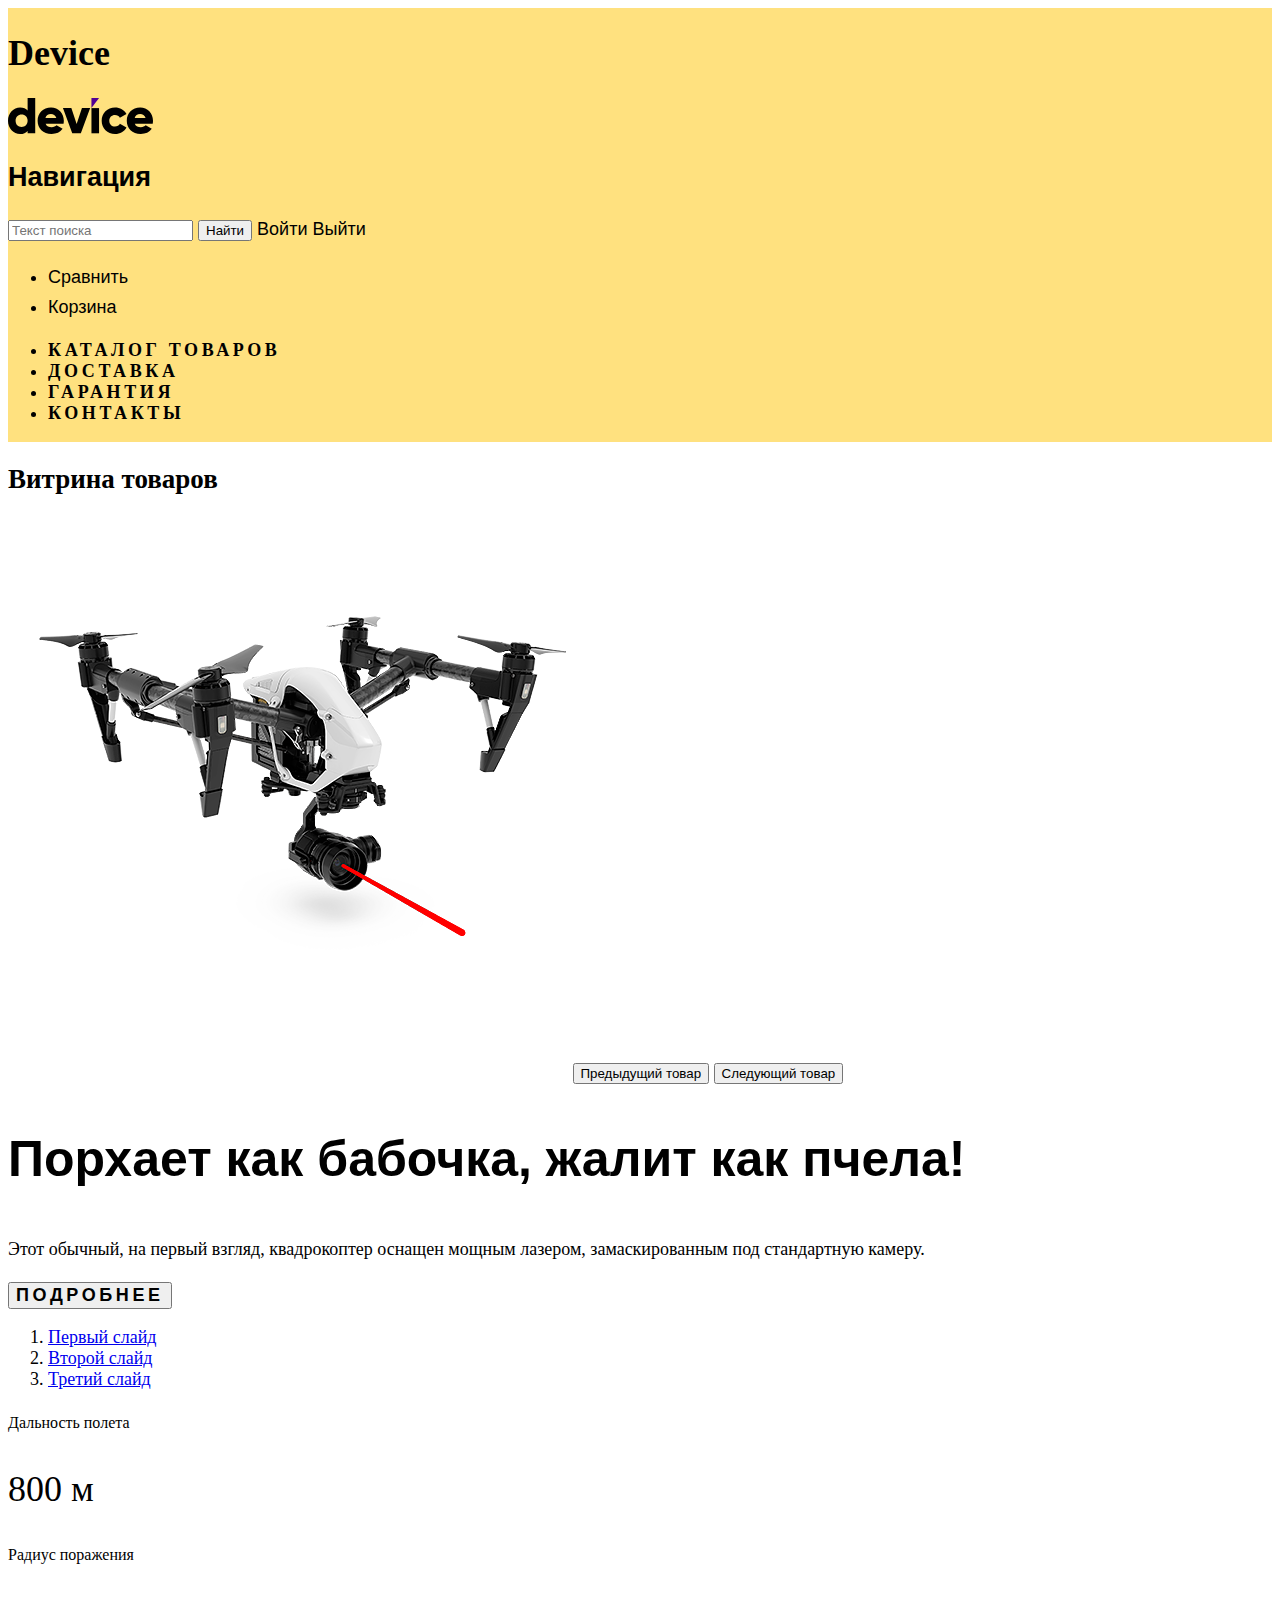
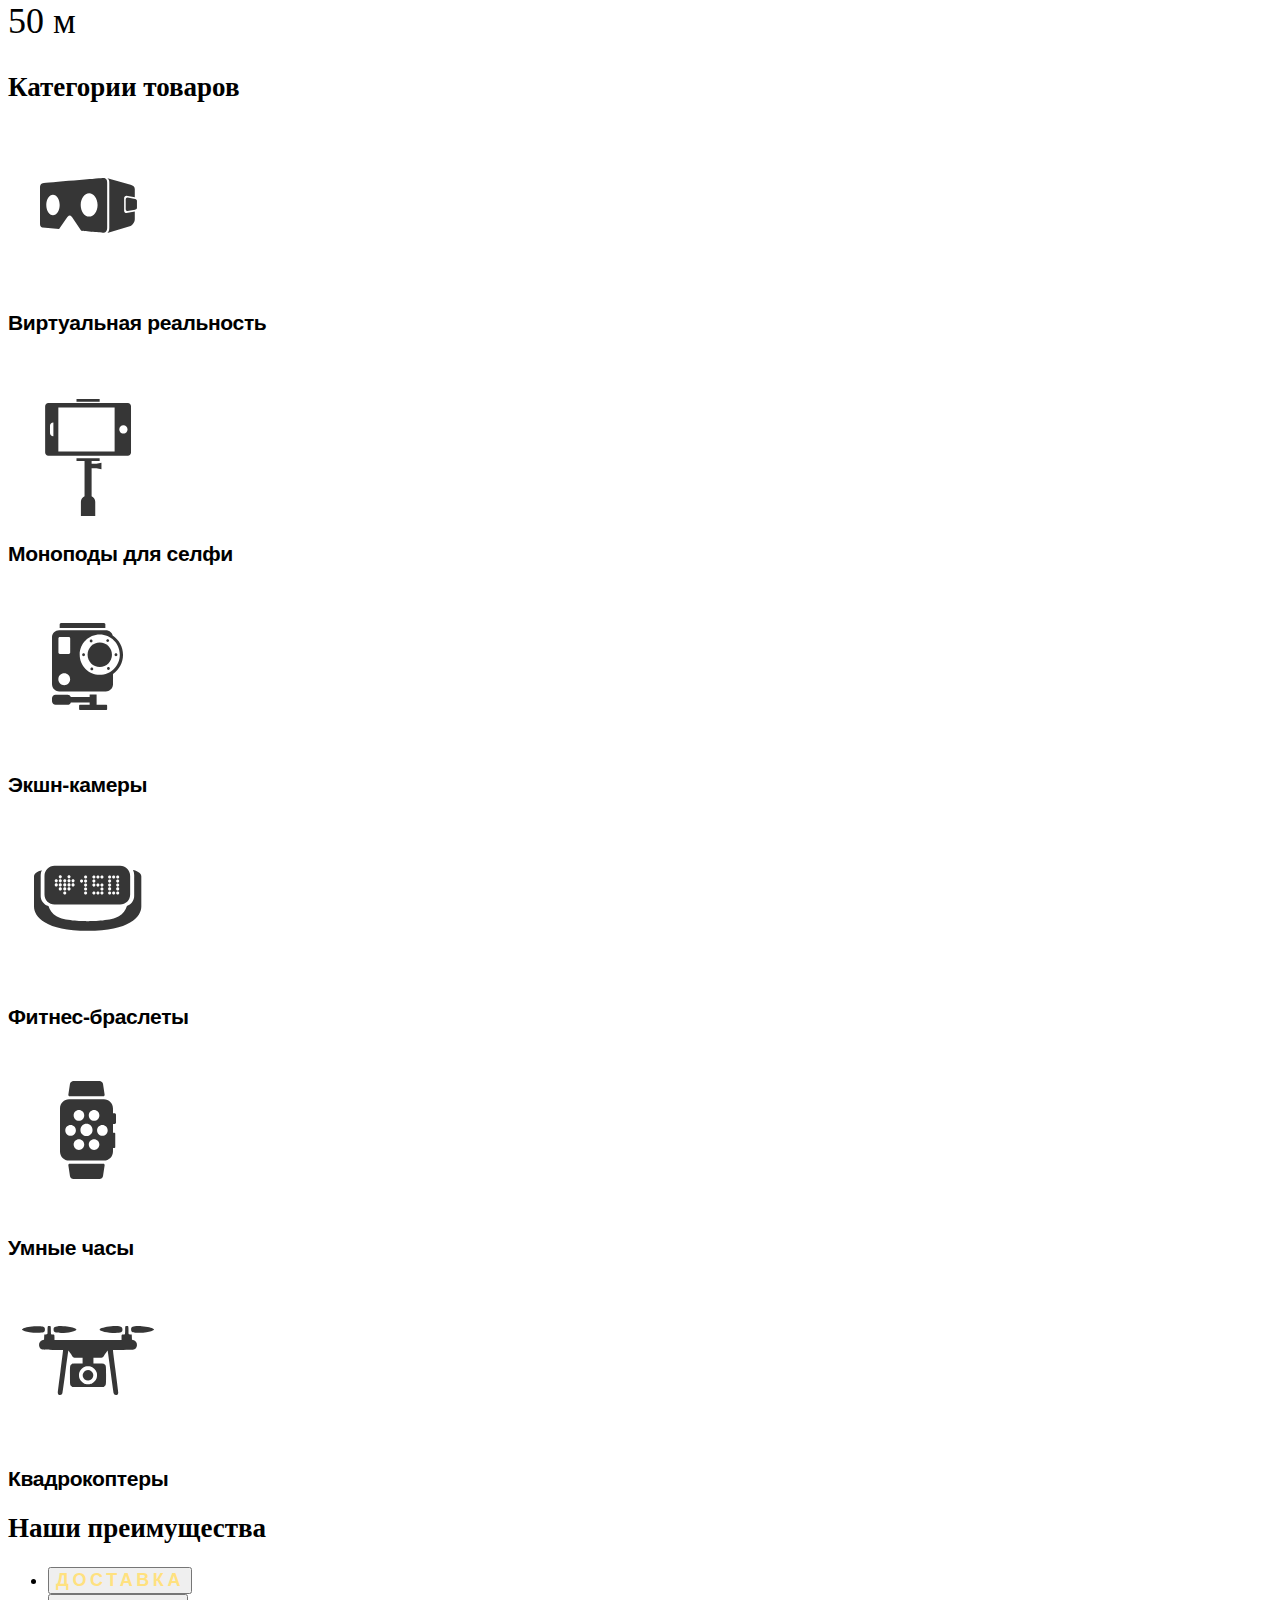
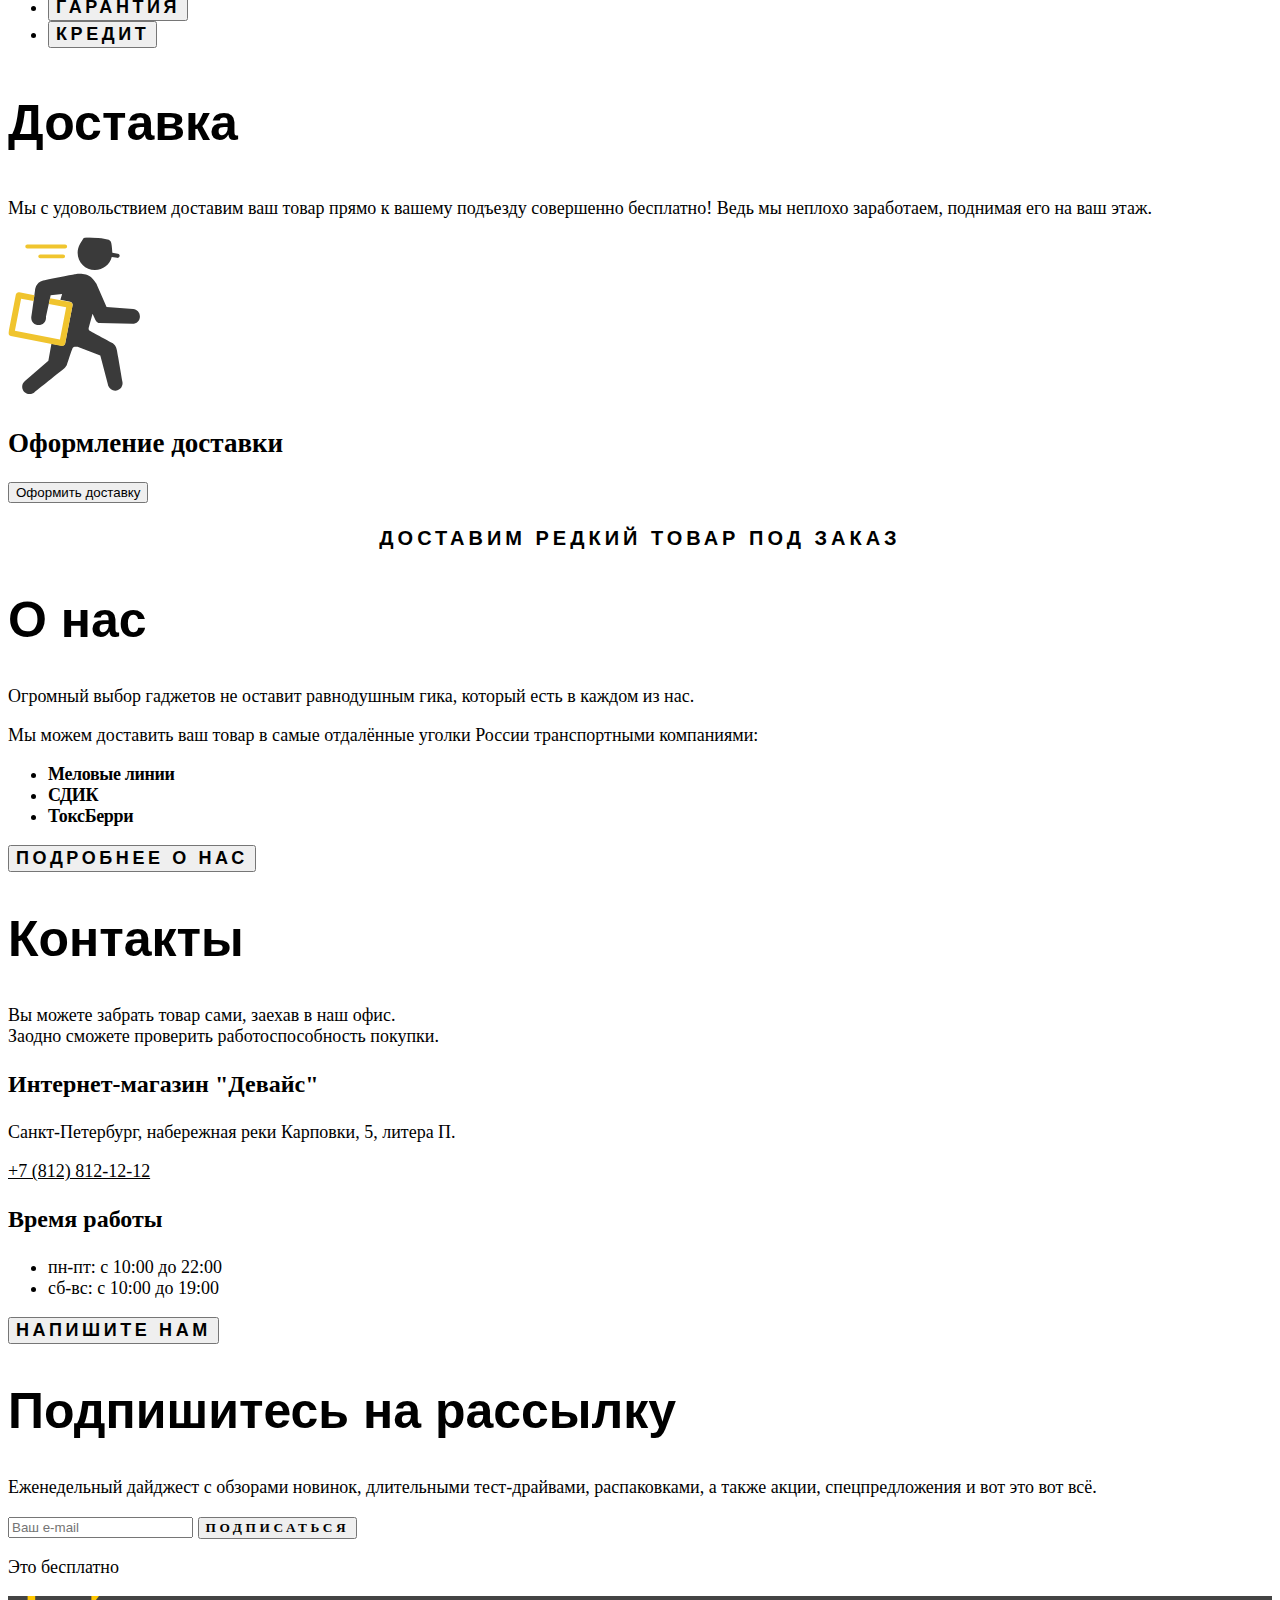
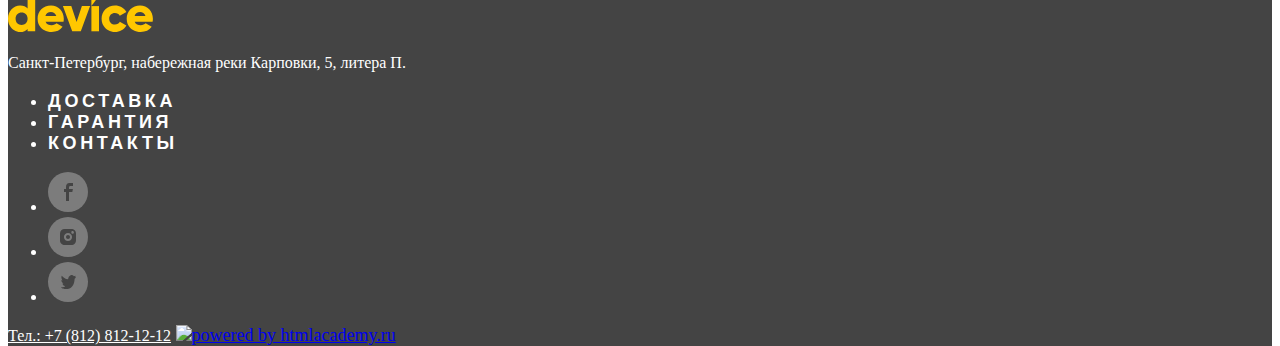
==== index.html @ 9227db8e "sticky footer added" ====
<!DOCTYPE html>
<html lang="ru">
<head>
  <meta charset="utf-8">
  <meta name="viewport" content="width=device-width, initial-scale=1.0">
  <title>Device - Главная</title>
  <link rel="stylesheet" href="css/styles.css">
  <link rel="preconnect" href="https://fonts.googleapis.com">
  <link rel="preconnect" href="https://fonts.gstatic.com" crossorigin>
  <link href="https://fonts.googleapis.com/css2?family=Raleway:wght@800&family=Rubik:wght@400;700&display=swap" rel="stylesheet">
</head>
<body>
  <header class="page-header">
    <h1 class="visually-hidden">Device</h1>
    <a class="page-link" href="index.html">
      <img src="img/device-icon.svg" width="145" height="36" alt="Девайс" class="site-logo">
    </a>  
    <section class="nav-bar">
      <h2 class="visually-hidden">Навигация</h2>
      <input type="text" class="search-input" placeholder="Текст поиска">
      <button class="button search-button">Найти</button>
      <a class="nav-login" href="#">Войти</a>
      <a class="nav-logout visually-hidden" href="#">Выйти</a>
      <ul class="nav-menu">
        <li class="nav-item">
          <a class="nav-link" href="#">Сравнить</a>
        </li>
        <li class="nav-item">
          <a class="nav-link" href="#">Корзина</a>
        </li>
      </ul>
    </section>
    <section class="shop-menu">
      <ul class="shop-menu-list">
        <li class="shop-menu-item">
          <a class="shop-menu-link" href="#">Каталог товаров</a>
        </li>
        <li class="shop-menu-item">
          <a class="shop-menu-link" href="#">Доставка</a>
        </li>
        <li class="shop-menu-item">
          <a class="shop-menu-link" href="#">Гарантия</a>
        </li>
        <li class="shop-menu-item">
          <a class="shop-menu-link" href="#">Контакты</a>
        </li>
      </ul>
    </section>
  </header>

  <main class="page-main page-container">
    <section class="main-slider">
      <h2 class="visually-hidden">Витрина товаров</h2>
      <div class="slider-picture slider-one">
        <img src="img/slider-1.png" width="560" height="560" alt="Квадрокоптер" class="slider-img">
        <button class="slider-button slider-prev">Предыдущий товар</button>
        <button class="slider-button slider-next">Следующий товар</button>
      </div>
      <div class="slider-description slider-one">
        <p class="section-title">Порхает как бабочка, жалит как пчела!</p>
        <p class="section-description">Этот обычный, на первый взгляд, квадрокоптер оснащен мощным лазером, замаскированным под стандартную камеру.</p>
        <button class="button info-button">Подробнее</button>
        <ol class="section-indicators">
          <li class="indicator-item">
            <a href="#" class="indicator-link">Первый слайд</a>
          </li>
          <li class="indicator-item">
            <a href="#" class="indicator-link">Второй слайд</a>
          </li>
          <li class="indicator-item">
            <a href="#" class="indicator-link">Третий слайд</a>
          </li>
        </ol>
        <p class="section-specs">Дальность полета</p>
        <p class="section-specs-value">800 м</p>
        <p class="section-specs">Радиус поражения</p>
        <p class="section-specs-value">50 м</p>
      </div>
      <!-- <div class="slider-picture slider-two">
        <img src="img/slider-2.png" width="560" height="560" alt="Квадрокоптер" class="slider-img">
        <button class="slider-button slider-prev">Предыдущий товар</button>
        <button class="slider-button slider-next">Следующий товар</button>
      </div>
      <div class="slider-description slider-one">
        <p class="section-title">Худеем правильно!</p>
        <p class="section-description">Мотивирующие фитнес-браслеты помогут найти в себе силы не пропускать занятия и соблюдать диету.</p>
        <button class="button info-button">Подробнее</button>
        <ol class="section-indicators">
          <li class="indicator-item">
            <a href="#" class="indicator-link">Первый слайд</a>
          </li>
          <li class="indicator-item">
            <a href="#" class="indicator-link">Второй слайд</a>
          </li>
          <li class="indicator-item">
            <a href="#" class="indicator-link">Третий слайд</a>
          </li>
        </ol>
        <p class="section-specs">Без подзарядки</p>
        <p class="section-specs-value">48 часов</p>
      </div>
      <div class="slider-picture slider-three">
        <img src="img/slider-3.png" width="560" height="560" alt="Селфи-палка" class="slider-img">
        <button class="slider-button slider-prev">Предыдущий товар</button>
        <button class="slider-button slider-next">Следующий товар</button>
      </div>
      <div class="slider-description slider-three">
        <p class="section-title">Делай селфи, как Бен Стиллер!</p>
        <p class="section-description">Самая длинная палка для селфи доступна в нашем магазине. Восемь (Восемь, Карл!) метров длиной и весом всего 5 кг.</p>
        <button class="button info-button">Подробнее</button>
        <ol class="section-indicators">
          <li class="indicator-item">
            <a href="#" class="indicator-link">Первый слайд</a>
          </li>
          <li class="indicator-item">
            <a href="#" class="indicator-link">Второй слайд</a>
          </li>
          <li class="indicator-item">
            <a href="#" class="indicator-link">Третий слайд</a>
          </li>
        </ol>
        <p class="section-specs">Длина палки</p>
        <p class="section-specs-value">8,5 м</p>
        <p class="section-specs">Вес палки</p>
        <p class="section-specs-value">5 кг</p>
        <p class="section-specs">Материал</p>
        <p class="section-specs-value">Карбон</p>
      </div> -->
    </section>

    <section class="main-catalog-menu">
      <h2 class="visually-hidden">Категории товаров</h2>
      <a href="catalog.html" class="catalog-item">
        <img src="img/vr-icon.svg" alt="" width="160" height="160" class="catalog-menu-img">
        <h3 class="catalog-menu-category">Виртуальная реальность</h3>
      </a>
      <a href="catalog.html" class="catalog-item">
        <img src="img/selfie-icon.svg" alt="" width="160" height="160" class="catalog-menu-img">
        <h3 class="catalog-menu-category">Моноподы для селфи</h3>
      </a>
      <a href="catalog.html" class="catalog-item">
        <img src="img/actioncam-icon.svg" alt="" width="160" height="160" class="catalog-menu-img">
        <h3 class="catalog-menu-category">Экшн-камеры</h3>
      </a>
      <a href="catalog.html" class="catalog-item">
        <img src="img/fitness-icon.svg" alt="" width="160" height="160" class="catalog-menu-img">
        <h3 class="catalog-menu-category">Фитнес-браслеты</h3>
      </a>
      <a href="catalog.html" class="catalog-item">
        <img src="img/smartwatch-icon.svg" alt="" width="160" height="160" class="catalog-menu-img">
        <h3 class="catalog-menu-category">Умные часы</h3>
      </a>
      <a href="catalog.html" class="catalog-item">
        <img src="img/drones-icon.svg" alt="" width="160" height="160" class="catalog-menu-img">
        <h3 class="catalog-menu-category">Квадрокоптеры</h3>
      </a>
    </section>
    
    <section class="main-advantages">
      <h2 class="visually-hidden">Наши преимущества</h2>
      <ul class="advantages-list">
        <li class="advantages-item">
          <button class="button info-button active">Доставка</button>
        </li>
        <li class="advantages-item">
          <button class="button info-button">Гарантия</button>
        </li>
        <li class="advantages-item">
          <button class="button info-button">Кредит</button>
        </li>
      </ul>
      <div class="advantage">
        <h3 class="advantage-title">Доставка</h3>
        <p class="advantage-desc">Мы с удовольствием доставим ваш товар прямо к вашему подъезду совершенно бесплатно! Ведь мы неплохо заработаем, поднимая его на ваш этаж.</p>
        <img src="img/delivery.svg" width="136" height="164" alt="" class="advantage-img">
      </div>
      <!-- <div class="advantage">
        <h3 class="advantage-title">Гарантия</h3>
        <p class="advantage-desc">Если из-за возгорания купленного у нас товара у вас сгорит дома - не переживайте, мы выдадим вам новый. Товар, не дом, конечно же.</p>
        <img src="img/guarantee.svg" width="171" height="195" alt="" class="advantage-img">
      </div>
      <div class="advantage">
        <h3 class="advantage-title">Кредит</h3>
        <p class="advantage-desc">Залезть в долговую яму стало проще! Кредитные консультанты подберут для вас наиболее выгодные условия кредита. Выгодные для банка, разумеется.</p>
        <img src="img/credit.svg" width="156" height="188" alt="" class="advantage-img">
      </div> -->
    </section>

    <div class="main-delivery">
      <h2 class="visually-hidden">Оформление доставки </h2>
      <button class="delivery-button">Оформить доставку</button>
      <p class="delivery-description">Доставим редкий товар под заказ</p>
    </div>
    
    <section class="main-information">
      <div class="info-about">
        <h2 class="info-title">О нас</h2>
        <p class="info-desc">Огромный выбор гаджетов не оставит равнодушным гика, который есть в каждом из нас.</p>
        <p class="info-desc">Мы можем доставить ваш товар в самые отдалённые уголки России транспортными компаниями:</p>
        <ul class="info-companies-list">
          <li class="info-companies-item">Меловые линии</li>
          <li class="info-companies-item">СДИК</li>
          <li class="info-companies-item">ТоксБерри</li>
        </ul>
        <button class="info-button">Подробнее о нас</button>
      </div>

      <div class="info-contacts">
        <h2 class="info-title">Контакты</h2>
        <p class="info-desc">Вы можете забрать товар сами, заехав в наш офис.<br>Заодно сможете проверить работоспособность покупки.</p>
        <p class="info-shop-name">Интернет-магазин "Девайс"</p>
        <address class="contacts-address">
          <p class="info-shop-address">Санкт-Петербург, набережная реки Карповки, 5, литера П.</p>
          <a href="tel:+78128121212" class="info-shop-tel">+7 (812) 812-12-12</a>
        </address>
        <p class="info-hours-desc">Время работы</p>
        <ul class="info-hours">
          <li class="info-hours-item">пн-пт: с 10:00 до 22:00</li>
          <li class="info-hours-item">сб-вс: с 10:00 до 19:00</li>
        </ul>
        <button class="info-button">Напишите нам</button>
      </div>
    </section>

    <section class="subscribe">
      <h2 class="subscribe-title">Подпишитесь на рассылку</h2>
      <p class="subscribe-desc">Еженедельный дайджест с обзорами новинок, длительными тест-драйвами, распаковками, а также акции, спецпредложения и вот это вот всё.</p>
      <form action="https://echo.htmlacademy.ru/" class="subscribe-form">
        <input type="email" name="email" class="subscribe-email" placeholder="Ваш e-mail">
        <button class="submit-button" type="submit">Подписаться</button>
      </form>
      <p class="subscribe-free">Это бесплатно</p>
    </section>
  </main>
  
  <footer class="page-footer">
    <img src="img/footer-icon.svg" class="footer-logo" alt="Логотип Device" width="145" height="36">
    <p class="footer-address">Санкт-Петербург, набережная реки Карповки, 5, литера П.</p>
    <ul class="footer-nav">
      <li class="footer-nav-item">
        <a href="#" class="footer-nav-link">Доставка</a>
      </li>
      <li class="footer-nav-item">
        <a href="#" class="footer-nav-link">Гарантия</a>
      </li>
      <li class="footer-nav-item">
        <a href="#" class="footer-nav-link">Контакты</a>
      </li>
    </ul>
    <ul class="footer-socials">
      <li class="footer-social-items">
        <a href="#" class="footer-social-fb">
          <img src="img/fb-icon.svg" width="40" height="40" alt="Facebook">
        </a>
      </li>
      <li class="footer-social-items">
        <a href="#" class="footer-social-in">
          <img src="img/inst-icon.svg" width="40" height="40" alt="Instagram">
        </a>
      </li>
      <li class="footer-social-items">
        <a href="#" class="footer-social-tw">
          <img src="img/tw-icon.svg" width="40" height="40" alt="Twitter">
        </a>
      </li>
    </ul>
    <a href="tel:+78128121212" class="contacts-tel">Тел.: +7 (812) 812-12-12</a>
    <a href="https://htmlacademy.ru" class="html-academy"><img src="" class="html-academy-logo" alt="powered by htmlacademy.ru"></a>
  </footer>
</body>
</html>
---- css/styles.css ----
@font-face {
    font-family: "Rubik";
    font-style: normal;
    font-weight: 400;
    src: url("fonts/rubik/rubik-400.woff2") format("woff2");
    font-display: swap;
}

@font-face {
    font-family: "Rubik";
    font-style: bold;
    font-weight: 700;
    src: url("fonts/rubik/rubik-700.woff2") format("woff2");
    font-display: swap;
}

@font-face {
    font-family: "Raleway";
    font-style: bold;
    font-weight: 800;
    src: url("fonts/raleway/raleway-800.woff2") format("woff2");
    font-display: swap;
}
html {
    height: 100%;
}
body {
    display: flex;
    flex-direction: column;
    min-height: 100%;
    font-family: Rubik;
    font-size: 18px;
    font-style: normal;
    font-weight: 400;
}
.main-container {
    flex-grow: 1;
}
.page-header {
    background-color: #FFE17F;
}
.nav-bar {
    font-family: "Rubik", sans-serif;
    font-size: 18px;
    font-weight: 400;
    line-height: 30px;
}
.nav-bar a {
    text-decoration: none;
    color: #000000;
}
.shop-menu {
    font-family: "Raleway";
    font-size: 18px;
    font-style: normal;
    font-weight: 800;
    letter-spacing: 3.6px;
    text-transform: uppercase;
}
.shop-menu-link {
    text-decoration: none;
    color: #000000;
}

.section-title,
.advantage-title,
.info-title,
.subscribe-title,
.breadcrumbs-title {
    font-family: "Raleway", sans-serif;
    font-weight: 800;
    font-size: 50px;
    line-height: 50px;
}
.info-button {
    font-family: "Raleway", sans-serif;
    font-size: 18px;
    font-weight: 800;
    letter-spacing: 3.6px;
    text-transform: uppercase;
    text-align: center;
}
.section-description {
    line-height: 30px;
}
.section-specs {
    font-size: 16px;
    line-height: 30px;
}
.section-specs-value {
    font-size: 36px;
    line-height: 30px;
}
.catalog-item {
    text-decoration: none;
    color: #000000;
}
.catalog-menu-category {
    font-family: "Raleway", sans-serif;
    font-weight: 800;
    line-height: 24px;
    letter-spacing: -0.36px;
}
.info-button.active {
    color: #FFE17F;
}
.delivery-description {
    font-family: "Raleway", sans-serif;
    text-align: center;
    font-size: 20px;
    font-weight: 800;
    line-height: normal;
    letter-spacing: 4px;
    text-transform: uppercase;
    line-height: 30px;
}
.info-companies-item {
    font-weight: 700;
    letter-spacing: -0.36px;
}
.info-shop-name, 
.info-hours-desc {
    font-size: 24px;
    font-weight: 700;
}
address {
    font-style: normal;
}
.info-shop-tel {
    color: #000000;
}
.submit-button,
.expand-button {
    text-align: center;
    font-family: "Raleway";
    font-weight: 800;
    line-height: normal;
    letter-spacing: 3.6px;
    text-transform: uppercase;
}
.page-footer {
    background-color: #444444;
    color: #ffffff;
}
.footer-nav-link {
    font-family: "Raleway", sans-serif;
    font-style: normal;
    font-weight: 800;
    line-height: normal;
    letter-spacing: 3.6px;
    text-transform: uppercase;
    text-decoration: none;
    color: #ffffff;
}
.footer-address {
    font-size: 16px;
    line-height: 20px;
}
.contacts-tel {
    font-size: 16px;
    color: #ffffff;
}
.breadcrumbs-link {
    text-decoration: none;
    color: #000000;
}
.filter-legend,
.catalog-sort-title {
    font-family: "Raleway";
    font-size: 16px;
    font-weight: 800;
    text-transform: uppercase;
    letter-spacing: 3.2px;
}
.breadcrumbs-link {
    font-size: 16px;
}
.filter-title {
    font-weight: 700;
    line-height: 20px;
    letter-spacing: -0.36px;
}
.range-title {
    opacity: 0.3;
}
.card-name {
    font-weight: 700;
    line-height: 20px;
    letter-spacing: -0.36px;
}
.pagination-prev,
.pagination-next {
    font-family: "Raleway", sans-serif;
    color: #000000;
    text-decoration: none;
    letter-spacing: 3.6px;
    text-transform: uppercase;
}
.pagination-link {
    opacity: 0.3;
    line-height: 20px;
    text-decoration: none;
}
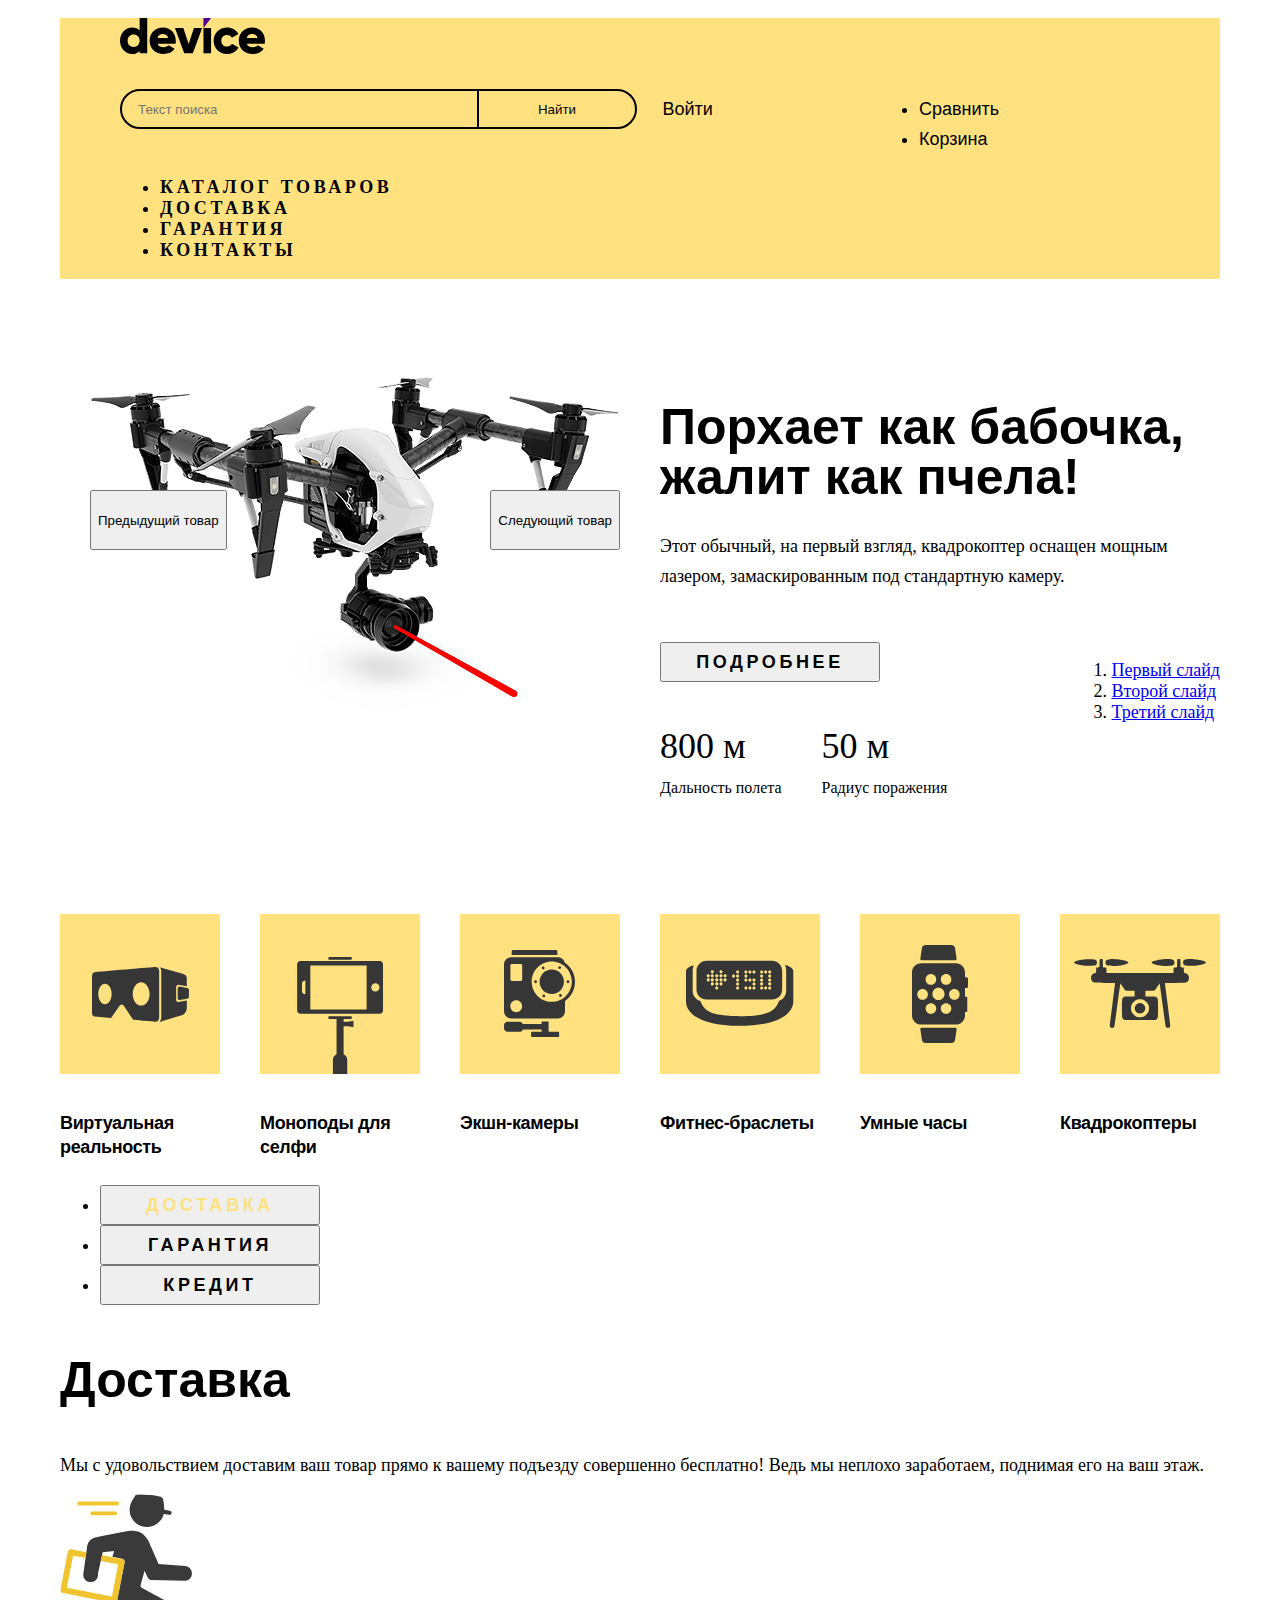
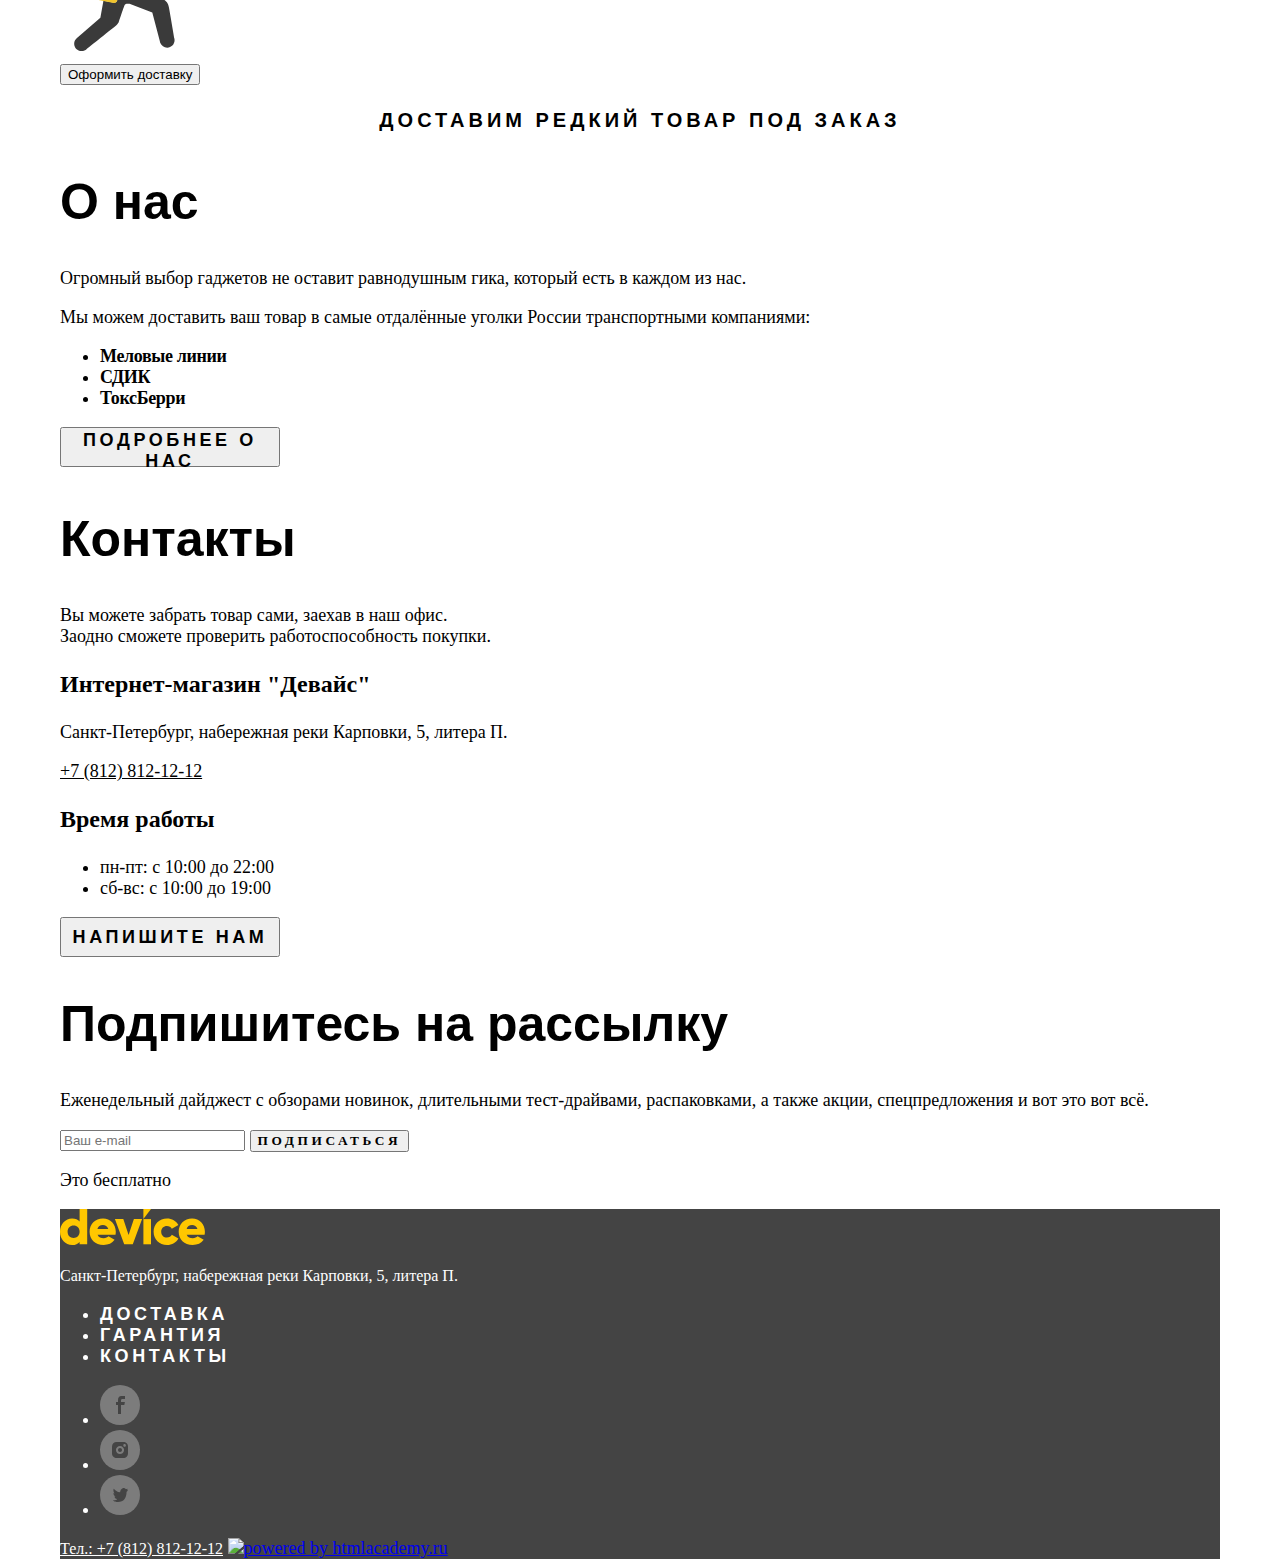
==== commit 65c129ba: "slider and menu flex added" ====
--- a/index.html
+++ b/index.html
@@ -9,26 +9,30 @@
   <link rel="preconnect" href="https://fonts.gstatic.com" crossorigin>
   <link href="https://fonts.googleapis.com/css2?family=Raleway:wght@800&family=Rubik:wght@400;700&display=swap" rel="stylesheet">
 </head>
-<body>
+<body class="page-body">
   <header class="page-header">
     <h1 class="visually-hidden">Device</h1>
     <a class="page-link" href="index.html">
       <img src="img/device-icon.svg" width="145" height="36" alt="Девайс" class="site-logo">
     </a>  
+    <h2 class="visually-hidden">Навигация</h2>
     <section class="nav-bar">
-      <h2 class="visually-hidden">Навигация</h2>
-      <input type="text" class="search-input" placeholder="Текст поиска">
-      <button class="button search-button">Найти</button>
-      <a class="nav-login" href="#">Войти</a>
-      <a class="nav-logout visually-hidden" href="#">Выйти</a>
-      <ul class="nav-menu">
-        <li class="nav-item">
-          <a class="nav-link" href="#">Сравнить</a>
-        </li>
-        <li class="nav-item">
-          <a class="nav-link" href="#">Корзина</a>
-        </li>
-      </ul>
+        <div class="search-container">
+          <input type="text" class="search-input" placeholder="Текст поиска">
+          <button class="button search-button">Найти</button>
+        </div>
+        <div class="login-container">
+          <a class="nav-login" href="#">Войти</a>
+          <a class="nav-logout visually-hidden" href="#">Выйти</a>
+        </div>
+        <ul class="nav-menu">
+          <li class="nav-item">
+            <a class="nav-link" href="#">Сравнить</a>
+          </li>
+          <li class="nav-item">
+            <a class="nav-link" href="#">Корзина</a>
+          </li>
+        </ul>
     </section>
     <section class="shop-menu">
       <ul class="shop-menu-list">
@@ -53,28 +57,38 @@
       <h2 class="visually-hidden">Витрина товаров</h2>
       <div class="slider-picture slider-one">
         <img src="img/slider-1.png" width="560" height="560" alt="Квадрокоптер" class="slider-img">
-        <button class="slider-button slider-prev">Предыдущий товар</button>
-        <button class="slider-button slider-next">Следующий товар</button>
+        <div class="slider-buttons">
+          <button class="slider-prev">Предыдущий товар</button>
+          <button class="slider-next">Следующий товар</button>
+        </div>
       </div>
       <div class="slider-description slider-one">
         <p class="section-title">Порхает как бабочка, жалит как пчела!</p>
         <p class="section-description">Этот обычный, на первый взгляд, квадрокоптер оснащен мощным лазером, замаскированным под стандартную камеру.</p>
-        <button class="button info-button">Подробнее</button>
-        <ol class="section-indicators">
-          <li class="indicator-item">
-            <a href="#" class="indicator-link">Первый слайд</a>
-          </li>
-          <li class="indicator-item">
-            <a href="#" class="indicator-link">Второй слайд</a>
-          </li>
-          <li class="indicator-item">
-            <a href="#" class="indicator-link">Третий слайд</a>
-          </li>
-        </ol>
-        <p class="section-specs">Дальность полета</p>
-        <p class="section-specs-value">800 м</p>
-        <p class="section-specs">Радиус поражения</p>
-        <p class="section-specs-value">50 м</p>
+        <div class="slider-menu">
+          <button class="button info-button">Подробнее</button>
+          <ol class="section-indicators">
+            <li class="indicator-item">
+              <a href="#" class="indicator-link">Первый слайд</a>
+            </li>
+            <li class="indicator-item">
+              <a href="#" class="indicator-link">Второй слайд</a>
+            </li>
+            <li class="indicator-item">
+              <a href="#" class="indicator-link">Третий слайд</a>
+            </li>
+          </ol>
+        </div>
+        <div class="slider-specs">
+          <div class="specs-container">
+            <p class="specs-desc">Дальность полета</p>
+            <p class="specs-value">800 м</p>
+          </div>
+          <div class="specs-container">
+            <p class="specs-desc">Радиус поражения</p>
+            <p class="specs-value">50 м</p>
+          </div>
+        </div>
       </div>
       <!-- <div class="slider-picture slider-two">
         <img src="img/slider-2.png" width="560" height="560" alt="Квадрокоптер" class="slider-img">
@@ -130,30 +144,32 @@
 
     <section class="main-catalog-menu">
       <h2 class="visually-hidden">Категории товаров</h2>
-      <a href="catalog.html" class="catalog-item">
-        <img src="img/vr-icon.svg" alt="" width="160" height="160" class="catalog-menu-img">
-        <h3 class="catalog-menu-category">Виртуальная реальность</h3>
-      </a>
-      <a href="catalog.html" class="catalog-item">
-        <img src="img/selfie-icon.svg" alt="" width="160" height="160" class="catalog-menu-img">
-        <h3 class="catalog-menu-category">Моноподы для селфи</h3>
-      </a>
-      <a href="catalog.html" class="catalog-item">
-        <img src="img/actioncam-icon.svg" alt="" width="160" height="160" class="catalog-menu-img">
-        <h3 class="catalog-menu-category">Экшн-камеры</h3>
-      </a>
-      <a href="catalog.html" class="catalog-item">
-        <img src="img/fitness-icon.svg" alt="" width="160" height="160" class="catalog-menu-img">
-        <h3 class="catalog-menu-category">Фитнес-браслеты</h3>
-      </a>
-      <a href="catalog.html" class="catalog-item">
-        <img src="img/smartwatch-icon.svg" alt="" width="160" height="160" class="catalog-menu-img">
-        <h3 class="catalog-menu-category">Умные часы</h3>
-      </a>
-      <a href="catalog.html" class="catalog-item">
-        <img src="img/drones-icon.svg" alt="" width="160" height="160" class="catalog-menu-img">
-        <h3 class="catalog-menu-category">Квадрокоптеры</h3>
-      </a>
+      <div class="menu-container">
+        <a href="catalog.html" class="catalog-item">
+          <img src="img/vr-icon.svg" alt="" width="160" height="160" class="catalog-menu-img">
+          <h3 class="catalog-menu-category">Виртуальная реальность</h3>
+        </a>
+        <a href="catalog.html" class="catalog-item">
+          <img src="img/selfie-icon.svg" alt="" width="160" height="160" class="catalog-menu-img">
+          <h3 class="catalog-menu-category">Моноподы для селфи</h3>
+        </a>
+        <a href="catalog.html" class="catalog-item">
+          <img src="img/actioncam-icon.svg" alt="" width="160" height="160" class="catalog-menu-img">
+          <h3 class="catalog-menu-category">Экшн-камеры</h3>
+        </a>
+        <a href="catalog.html" class="catalog-item">
+          <img src="img/fitness-icon.svg" alt="" width="160" height="160" class="catalog-menu-img">
+          <h3 class="catalog-menu-category">Фитнес-браслеты</h3>
+        </a>
+        <a href="catalog.html" class="catalog-item">
+          <img src="img/smartwatch-icon.svg" alt="" width="160" height="160" class="catalog-menu-img">
+          <h3 class="catalog-menu-category">Умные часы</h3>
+        </a>
+        <a href="catalog.html" class="catalog-item">
+          <img src="img/drones-icon.svg" alt="" width="160" height="160" class="catalog-menu-img">
+          <h3 class="catalog-menu-category">Квадрокоптеры</h3>
+        </a>
+      </div>
     </section>
     
     <section class="main-advantages">
--- a/css/styles.css
+++ b/css/styles.css
@@ -21,12 +21,18 @@
     src: url("fonts/raleway/raleway-800.woff2") format("woff2");
     font-display: swap;
 }
+.visually-hidden {
+    position: fixed;
+    transform: scale(0);
+}
 html {
     height: 100%;
 }
-body {
+.page-body {
     display: flex;
     flex-direction: column;
+    width: 1160px;
+    margin: 0 auto;
     min-height: 100%;
     font-family: Rubik;
     font-size: 18px;
@@ -37,7 +43,61 @@
     flex-grow: 1;
 }
 .page-header {
+    display: grid;
+    grid-template-columns: 1fr;
+    row-gap: 30px;
+    padding: 0 60px;
     background-color: #FFE17F;
+    margin-top: 18px;
+    background-size: 1160px 300px;
+}
+.nav-bar {
+    display: flex;
+    flex-direction: row;
+    justify-content: space-between;
+    align-items: center;
+    margin: 0 auto;
+    width: 1040px;
+    height: 40px;
+}
+.search-container {
+    width: 517px;
+    height: 40px;
+}
+.search-input {
+    box-sizing: border-box;
+    margin: 0;
+    width: 359px;
+    height: 40px;
+    padding: 0 0 0 16px;
+    border-radius: 50px 0 0 50px;
+    border: 2px solid #000;
+    font-family: "Rubik", sans-serif;
+    background-color: #FFE17F;
+}
+.search-button {
+    box-sizing: border-box;
+    margin: 0;
+    margin-left: -7px;
+    width: 160px;
+    height: 40px;
+    padding: 10px;
+    border-radius: 0 50px 50px 0;
+    border: 2px solid #000;
+    font-family: "Rubik", sans-serif;
+    background-color: #FFE17F;
+}
+
+.login-container {
+    box-sizing: border-box;
+    width: 231px;
+    height: 30px;
+}
+.nav-menu {
+    margin: 0;
+    padding: 0;
+    width: 241px;
+    height: 30px;
 }
 .nav-bar {
     font-family: "Rubik", sans-serif;
@@ -49,6 +109,108 @@
     text-decoration: none;
     color: #000000;
 }
+.nav-logout {
+    margin-left: 28px;
+    opacity: 0.3;
+}
+
+.main-slider {
+    display: grid;
+    grid-template-columns: 1fr 1fr;
+    gap: 40px;
+}
+.slider-picture {
+    position: relative;
+}
+.slider-buttons {
+    position: absolute;
+    display: flex;
+    width: 530px;
+    height: 60px;
+    top: 211px;
+    left: 30px;
+}
+
+/* .slider-next,
+.slider-prev {
+    width: 20px;
+    height: 60px;
+} */
+
+.slider-next {
+    margin-left: auto;
+}
+
+.slider-description {
+    margin-top: 123px;
+    display: flex;
+    flex-direction: column;
+}
+.section-title {
+    margin: 0;
+}
+.section-description {
+    margin: 0;
+    margin-top: 29px;
+    line-height: 30px;
+}
+.slider-menu {
+    display: flex;
+    height: 40px;
+    margin-top: 51px;
+}
+.info-button {
+    width: 220px;
+    height: 40px;
+}
+.section-indicators {
+    margin-left: auto;
+}
+.slider-specs {
+    display: grid;
+    grid-template-columns: max-content max-content max-content;
+    column-gap: 40px;
+    row-gap: 20px;
+    margin-top: 49px;
+}
+.specs-container {
+    display: flex;
+    flex-direction: column-reverse;
+}
+
+.specs-value,
+.specs-desc {
+    margin: 0;
+    padding: 0;
+}
+
+.specs-desc {
+    margin-top: 12px;
+    font-size: 16px;
+    line-height: 30px;
+}
+.specs-value {
+    font-size: 36px;
+    line-height: 30px;
+}
+
+.info-button {
+    font-family: "Raleway", sans-serif;
+    font-size: 18px;
+    font-weight: 800;
+    letter-spacing: 3.6px;
+    text-transform: uppercase;
+    text-align: center;
+}
+
+.menu-container {
+    display: grid;
+    grid-template-columns: repeat(auto-fit, 160px);
+    gap: 40px;
+    justify-content: center;
+    margin-top: 70px;
+}
+
 .shop-menu {
     font-family: "Raleway";
     font-size: 18px;
@@ -72,35 +234,26 @@
     font-size: 50px;
     line-height: 50px;
 }
-.info-button {
-    font-family: "Raleway", sans-serif;
-    font-size: 18px;
-    font-weight: 800;
-    letter-spacing: 3.6px;
-    text-transform: uppercase;
-    text-align: center;
-}
-.section-description {
-    line-height: 30px;
-}
-.section-specs {
-    font-size: 16px;
-    line-height: 30px;
-}
-.section-specs-value {
-    font-size: 36px;
-    line-height: 30px;
-}
+
 .catalog-item {
+    width: 160px;
+    height: 253px;
     text-decoration: none;
     color: #000000;
 }
 .catalog-menu-category {
     font-family: "Raleway", sans-serif;
+    margin: 0;
+    margin-top: 32px;
+    font-size: 18px;
     font-weight: 800;
     line-height: 24px;
     letter-spacing: -0.36px;
 }
+.catalog-menu-img {
+    background-color: #FFE17F;
+}
+
 .info-button.active {
     color: #FFE17F;
 }
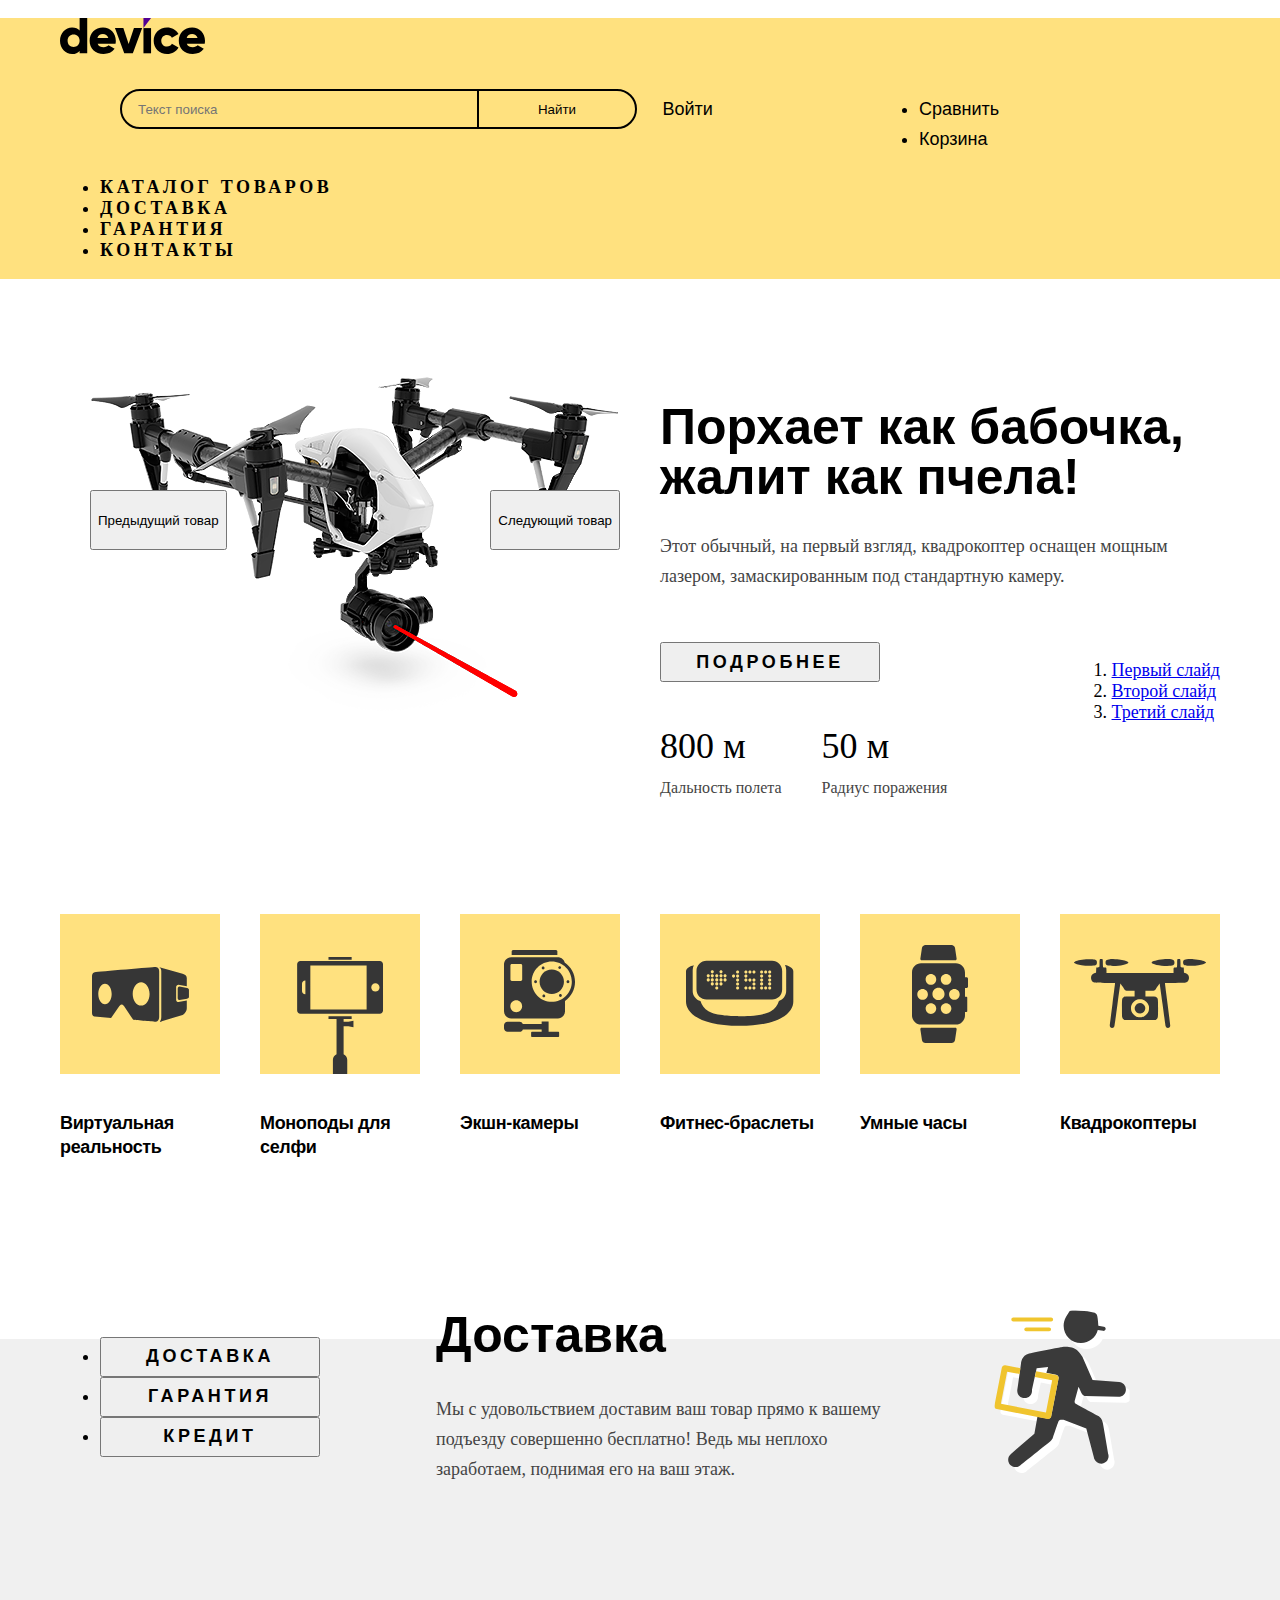
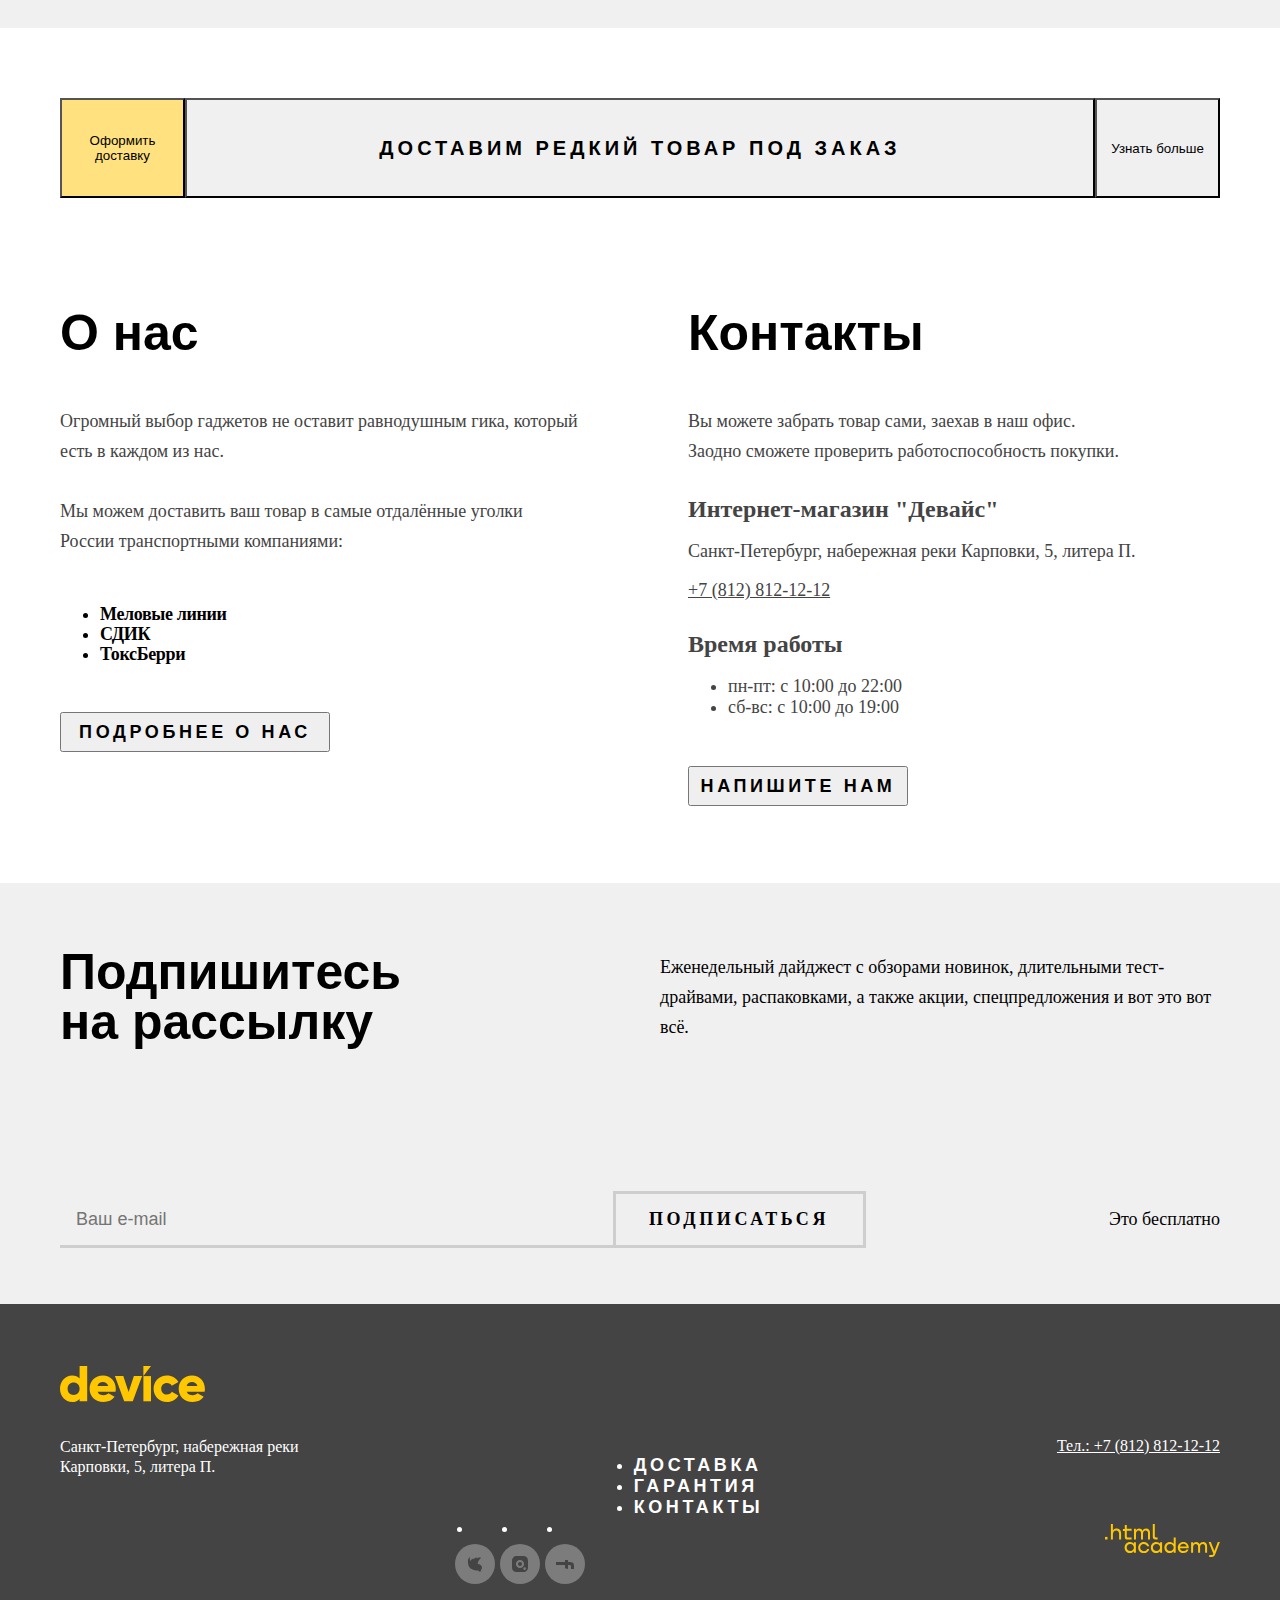
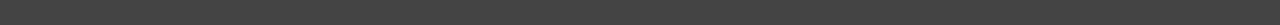
==== commit b1ea22d4: "main flex done" ====
--- a/index.html
+++ b/index.html
@@ -10,7 +10,7 @@
   <link href="https://fonts.googleapis.com/css2?family=Raleway:wght@800&family=Rubik:wght@400;700&display=swap" rel="stylesheet">
 </head>
 <body class="page-body">
-  <header class="page-header">
+  <header class="page-header page-wrapper">
     <h1 class="visually-hidden">Device</h1>
     <a class="page-link" href="index.html">
       <img src="img/device-icon.svg" width="145" height="36" alt="Девайс" class="site-logo">
@@ -19,7 +19,7 @@
     <section class="nav-bar">
         <div class="search-container">
           <input type="text" class="search-input" placeholder="Текст поиска">
-          <button class="button search-button">Найти</button>
+          <button class="search-button">Найти</button>
         </div>
         <div class="login-container">
           <a class="nav-login" href="#">Войти</a>
@@ -52,8 +52,8 @@
     </section>
   </header>
 
-  <main class="page-main page-container">
-    <section class="main-slider">
+  <main class="page-main">
+    <section class="main-slider page-wrapper">
       <h2 class="visually-hidden">Витрина товаров</h2>
       <div class="slider-picture slider-one">
         <img src="img/slider-1.png" width="560" height="560" alt="Квадрокоптер" class="slider-img">
@@ -174,114 +174,134 @@
     
     <section class="main-advantages">
       <h2 class="visually-hidden">Наши преимущества</h2>
-      <ul class="advantages-list">
-        <li class="advantages-item">
-          <button class="button info-button active">Доставка</button>
-        </li>
-        <li class="advantages-item">
-          <button class="button info-button">Гарантия</button>
-        </li>
-        <li class="advantages-item">
-          <button class="button info-button">Кредит</button>
-        </li>
-      </ul>
-      <div class="advantage">
-        <h3 class="advantage-title">Доставка</h3>
-        <p class="advantage-desc">Мы с удовольствием доставим ваш товар прямо к вашему подъезду совершенно бесплатно! Ведь мы неплохо заработаем, поднимая его на ваш этаж.</p>
-        <img src="img/delivery.svg" width="136" height="164" alt="" class="advantage-img">
-      </div>
-      <!-- <div class="advantage">
-        <h3 class="advantage-title">Гарантия</h3>
-        <p class="advantage-desc">Если из-за возгорания купленного у нас товара у вас сгорит дома - не переживайте, мы выдадим вам новый. Товар, не дом, конечно же.</p>
-        <img src="img/guarantee.svg" width="171" height="195" alt="" class="advantage-img">
-      </div>
-      <div class="advantage">
-        <h3 class="advantage-title">Кредит</h3>
-        <p class="advantage-desc">Залезть в долговую яму стало проще! Кредитные консультанты подберут для вас наиболее выгодные условия кредита. Выгодные для банка, разумеется.</p>
-        <img src="img/credit.svg" width="156" height="188" alt="" class="advantage-img">
-      </div> -->
-    </section>
-
-    <div class="main-delivery">
+      <div class="bg-stretch"></div>
+      <div class="advantages-container">
+        <ul class="advantages-list">
+          <li class="advantages-item">
+            <button class="button info-button active">Доставка</button>
+          </li>
+          <li class="advantages-item">
+            <button class="button info-button">Гарантия</button>
+          </li>
+          <li class="advantages-item">
+            <button class="button info-button">Кредит</button>
+          </li>
+        </ul>
+        <div class="advantage">
+          <div class="advantage-text">
+            <h3 class="advantage-title">Доставка</h3>
+            <p class="advantage-desc">Мы с удовольствием доставим ваш товар прямо к вашему подъезду совершенно бесплатно! Ведь мы неплохо заработаем, поднимая его на ваш этаж.</p>
+          </div>
+          <img src="img/delivery.svg" width="136" height="164" alt="" class="advantage-img">
+        </div>
+        <!-- <div class="advantage">
+          <h3 class="advantage-title">Гарантия</h3>
+          <p class="advantage-desc">Если из-за возгорания купленного у нас товара у вас сгорит дома - не переживайте, мы выдадим вам новый. Товар, не дом, конечно же.</p>
+          <img src="img/guarantee.svg" width="171" height="195" alt="" class="advantage-img">
+        </div>
+        <div class="advantage">
+          <h3 class="advantage-title">Кредит</h3>
+          <p class="advantage-desc">Залезть в долговую яму стало проще! Кредитные консультанты подберут для вас наиболее выгодные условия кредита. Выгодные для банка, разумеется.</p>
+          <img src="img/credit.svg" width="156" height="188" alt="" class="advantage-img">
+        </div> -->
+      </div>
+    </section>
+
+    <div class="main-delivery page-wrapper">
       <h2 class="visually-hidden">Оформление доставки </h2>
       <button class="delivery-button">Оформить доставку</button>
-      <p class="delivery-description">Доставим редкий товар под заказ</p>
+      <button class="delivery-description">Доставим редкий товар под заказ</button>
+      <button class="delivery-info-button">Узнать больше</button>
     </div>
     
-    <section class="main-information">
+    <section class="main-information page-wrapper">
       <div class="info-about">
         <h2 class="info-title">О нас</h2>
-        <p class="info-desc">Огромный выбор гаджетов не оставит равнодушным гика, который есть в каждом из нас.</p>
-        <p class="info-desc">Мы можем доставить ваш товар в самые отдалённые уголки России транспортными компаниями:</p>
-        <ul class="info-companies-list">
-          <li class="info-companies-item">Меловые линии</li>
-          <li class="info-companies-item">СДИК</li>
-          <li class="info-companies-item">ТоксБерри</li>
-        </ul>
-        <button class="info-button">Подробнее о нас</button>
+        <div class="info-wrapper">
+          <p class="info-desc">Огромный выбор гаджетов не оставит равнодушным гика, который есть в каждом из нас.</p>
+          <p class="info-desc">Мы можем доставить ваш товар в самые отдалённые уголки России транспортными компаниями:</p>
+          <ul class="info-companies-list">
+            <li class="info-companies-item">Меловые линии</li>
+            <li class="info-companies-item">СДИК</li>
+            <li class="info-companies-item">ТоксБерри</li>
+          </ul>
+          <button class="button about-button">Подробнее о нас</button>
+        </div>
       </div>
 
       <div class="info-contacts">
         <h2 class="info-title">Контакты</h2>
-        <p class="info-desc">Вы можете забрать товар сами, заехав в наш офис.<br>Заодно сможете проверить работоспособность покупки.</p>
-        <p class="info-shop-name">Интернет-магазин "Девайс"</p>
-        <address class="contacts-address">
-          <p class="info-shop-address">Санкт-Петербург, набережная реки Карповки, 5, литера П.</p>
-          <a href="tel:+78128121212" class="info-shop-tel">+7 (812) 812-12-12</a>
-        </address>
-        <p class="info-hours-desc">Время работы</p>
-        <ul class="info-hours">
-          <li class="info-hours-item">пн-пт: с 10:00 до 22:00</li>
-          <li class="info-hours-item">сб-вс: с 10:00 до 19:00</li>
-        </ul>
-        <button class="info-button">Напишите нам</button>
+        <div class="info-wrapper">
+          <p class="info-desc">Вы можете забрать товар сами, заехав в наш офис.<br>Заодно сможете проверить работоспособность покупки.</p>
+            <address class="contacts-address">
+              <p class="info-shop-name">Интернет-магазин "Девайс"</p>
+              <p class="info-shop-address">Санкт-Петербург, набережная реки Карповки, 5, литера П.</p>
+              <a href="tel:+78128121212" class="info-shop-tel">+7 (812) 812-12-12</a>
+            </address>
+          <div class="info-hours">  
+            <p class="info-hours-desc">Время работы</p>
+            <ul class="info-hours-list">
+              <li class="info-hours-item">пн-пт: с 10:00 до 22:00</li>
+              <li class="info-hours-item">сб-вс: с 10:00 до 19:00</li>
+            </ul>
+          </div>
+          <button class="button contacts-button">Напишите нам</button>
+        </div>
       </div>
     </section>
 
     <section class="subscribe">
-      <h2 class="subscribe-title">Подпишитесь на рассылку</h2>
-      <p class="subscribe-desc">Еженедельный дайджест с обзорами новинок, длительными тест-драйвами, распаковками, а также акции, спецпредложения и вот это вот всё.</p>
+      <div class="subscribe-text">
+        <h2 class="subscribe-title">Подпишитесь на рассылку</h2>
+        <p class="subscribe-desc">Еженедельный дайджест с обзорами новинок, длительными тест-драйвами, распаковками, а также акции, спецпредложения и вот это вот всё.</p>
+      </div>
       <form action="https://echo.htmlacademy.ru/" class="subscribe-form">
-        <input type="email" name="email" class="subscribe-email" placeholder="Ваш e-mail">
-        <button class="submit-button" type="submit">Подписаться</button>
+        <div class="email-wrapper">
+          <input type="email" name="email" class="subscribe-email" placeholder="Ваш e-mail">
+          <button class="submit-button" type="submit">Подписаться</button>
+        </div>
+        <p class="subscribe-free">Это бесплатно</p>
       </form>
-      <p class="subscribe-free">Это бесплатно</p>
     </section>
   </main>
   
   <footer class="page-footer">
     <img src="img/footer-icon.svg" class="footer-logo" alt="Логотип Device" width="145" height="36">
-    <p class="footer-address">Санкт-Петербург, набережная реки Карповки, 5, литера П.</p>
-    <ul class="footer-nav">
-      <li class="footer-nav-item">
-        <a href="#" class="footer-nav-link">Доставка</a>
-      </li>
-      <li class="footer-nav-item">
-        <a href="#" class="footer-nav-link">Гарантия</a>
-      </li>
-      <li class="footer-nav-item">
-        <a href="#" class="footer-nav-link">Контакты</a>
-      </li>
-    </ul>
-    <ul class="footer-socials">
-      <li class="footer-social-items">
-        <a href="#" class="footer-social-fb">
-          <img src="img/fb-icon.svg" width="40" height="40" alt="Facebook">
-        </a>
-      </li>
-      <li class="footer-social-items">
-        <a href="#" class="footer-social-in">
-          <img src="img/inst-icon.svg" width="40" height="40" alt="Instagram">
-        </a>
-      </li>
-      <li class="footer-social-items">
-        <a href="#" class="footer-social-tw">
-          <img src="img/tw-icon.svg" width="40" height="40" alt="Twitter">
-        </a>
-      </li>
-    </ul>
-    <a href="tel:+78128121212" class="contacts-tel">Тел.: +7 (812) 812-12-12</a>
-    <a href="https://htmlacademy.ru" class="html-academy"><img src="" class="html-academy-logo" alt="powered by htmlacademy.ru"></a>
+    <div class="footer-info">
+      <p class="footer-address">Санкт-Петербург, набережная реки Карповки, 5, литера П.</p>
+      <ul class="footer-nav">
+        <li class="footer-nav-item">
+          <a href="#" class="footer-nav-link">Доставка</a>
+        </li>
+        <li class="footer-nav-item">
+          <a href="#" class="footer-nav-link">Гарантия</a>
+        </li>
+        <li class="footer-nav-item">
+          <a href="#" class="footer-nav-link">Контакты</a>
+        </li>
+      </ul>
+      <a href="tel:+78128121212" class="contacts-tel">Тел.: +7 (812) 812-12-12</a>
+    </div>
+    <div class="footer-socials">
+      <ul class="footer-socials-list">
+        <li class="footer-social-items">
+          <a href="#" class="footer-social-fb">
+            <img src="img/fb-icon.svg" width="40" height="40" alt="Facebook">
+          </a>
+        </li>
+        <li class="footer-social-items">
+          <a href="#" class="footer-social-in">
+            <img src="img/inst-icon.svg" width="40" height="40" alt="Instagram">
+          </a>
+        </li>
+        <li class="footer-social-items">
+          <a href="#" class="footer-social-tw">
+            <img src="img/tw-icon.svg" width="40" height="40" alt="Twitter">
+          </a>
+        </li>
+      </ul>
+      <a href="https://htmlacademy.ru" class="html-academy"><img src="img/academy-logo.svg" class="html-academy-logo" alt="powered by htmlacademy.ru"></a>
+    </div>
   </footer>
 </body>
 </html>
--- a/css/styles.css
+++ b/css/styles.css
@@ -28,21 +28,30 @@
 html {
     height: 100%;
 }
+.page-main {
+    display: flex;
+    align-items: center;
+    flex-direction: column;
+    flex-grow: 1;
+}
 .page-body {
     display: flex;
+    align-items: stretch;
     flex-direction: column;
-    width: 1160px;
+    font-family: Rubik;
+    font-size: 18px;
+    font-style: normal;
+    font-weight: 400;
+    padding: 0;
     margin: 0 auto;
     min-height: 100%;
-    font-family: Rubik;
-    font-size: 18px;
-    font-style: normal;
-    font-weight: 400;
-}
-.main-container {
-    flex-grow: 1;
+}
+.page-wrapper {
+    width: 1160px;
+    align-self: center;
 }
 .page-header {
+    align-self: center;
     display: grid;
     grid-template-columns: 1fr;
     row-gap: 30px;
@@ -74,6 +83,16 @@
     border: 2px solid #000;
     font-family: "Rubik", sans-serif;
     background-color: #FFE17F;
+}
+.button {
+    font-family: "Raleway", sans-serif;
+    font-size: 18px;
+    font-weight: 800;
+    letter-spacing: 3.6px;
+    text-transform: uppercase;
+    text-align: center;
+    width: 220px;
+    height: 40px;
 }
 .search-button {
     box-sizing: border-box;
@@ -114,6 +133,19 @@
     opacity: 0.3;
 }
 
+.shop-menu {
+    font-family: "Raleway";
+    font-size: 18px;
+    font-style: normal;
+    font-weight: 800;
+    letter-spacing: 3.6px;
+    text-transform: uppercase;
+}
+.shop-menu-link {
+    text-decoration: none;
+    color: #000000;
+}
+
 .main-slider {
     display: grid;
     grid-template-columns: 1fr 1fr;
@@ -130,17 +162,14 @@
     top: 211px;
     left: 30px;
 }
-
 /* .slider-next,
 .slider-prev {
     width: 20px;
     height: 60px;
 } */
-
 .slider-next {
     margin-left: auto;
 }
-
 .slider-description {
     margin-top: 123px;
     display: flex;
@@ -150,6 +179,7 @@
     margin: 0;
 }
 .section-description {
+    color: #444444;
     margin: 0;
     margin-top: 29px;
     line-height: 30px;
@@ -158,10 +188,6 @@
     display: flex;
     height: 40px;
     margin-top: 51px;
-}
-.info-button {
-    width: 220px;
-    height: 40px;
 }
 .section-indicators {
     margin-left: auto;
@@ -177,56 +203,30 @@
     display: flex;
     flex-direction: column-reverse;
 }
-
 .specs-value,
 .specs-desc {
     margin: 0;
     padding: 0;
 }
-
 .specs-desc {
     margin-top: 12px;
     font-size: 16px;
     line-height: 30px;
+    color: #444444;
 }
 .specs-value {
     font-size: 36px;
     line-height: 30px;
 }
 
-.info-button {
-    font-family: "Raleway", sans-serif;
-    font-size: 18px;
-    font-weight: 800;
-    letter-spacing: 3.6px;
-    text-transform: uppercase;
-    text-align: center;
-}
-
 .menu-container {
-    display: grid;
-    grid-template-columns: repeat(auto-fit, 160px);
+    display: flex;
     gap: 40px;
     justify-content: center;
     margin-top: 70px;
 }
 
-.shop-menu {
-    font-family: "Raleway";
-    font-size: 18px;
-    font-style: normal;
-    font-weight: 800;
-    letter-spacing: 3.6px;
-    text-transform: uppercase;
-}
-.shop-menu-link {
-    text-decoration: none;
-    color: #000000;
-}
-
 .section-title,
-.advantage-title,
-.info-title,
 .subscribe-title,
 .breadcrumbs-title {
     font-family: "Raleway", sans-serif;
@@ -253,10 +253,61 @@
 .catalog-menu-img {
     background-color: #FFE17F;
 }
-
-.info-button.active {
-    color: #FFE17F;
-}
+.main-advantages {
+    display: grid;
+    grid-template-rows: 102px 289px;
+    grid-template-columns: 1fr 1160px 1fr;
+    margin: 0;
+    margin-top: 70px;
+    width: 100%;
+    height: 391px;
+}
+.advantages-container {
+    grid-row: 1 / -1;
+    grid-column: 2 / 3;
+    display: flex;
+    width: 1160px;
+    height: 319px;
+    margin: 0;
+    align-items: center;
+}
+.bg-stretch {
+    grid-row: 2 / 3;
+    grid-column: 1 / -1;
+    background-color: #F0F0F0;
+}
+.advantage {
+    display: flex;
+    width: 694px;
+    margin-left: 116px;
+}
+.advantage-text {
+    display: flex;
+    flex-direction: column;
+    gap: 34px;
+}
+.advantage-title {
+    font-family: "Raleway", sans-serif;
+    font-weight: 800;
+    font-size: 50px;
+    line-height: 50px;
+    margin: 0;
+}
+.advantage-desc {
+    margin: 0;
+    max-width: 475px;
+    line-height: 30px;
+    color: #444444;
+}
+.advantage-img {
+    margin-left: auto;
+}
+
+.main-delivery  {
+    display: flex;
+    margin-top: 70px;
+}
+
 .delivery-description {
     font-family: "Raleway", sans-serif;
     text-align: center;
@@ -266,23 +317,139 @@
     letter-spacing: 4px;
     text-transform: uppercase;
     line-height: 30px;
+    width: 910px;
+    background-color: #F0F0F0;
+}
+.delivery-button {
+    width: 125px;
+    height: 100px;
+    background-color: #FFE17F;
+}
+.delivery-info-button {
+    width: 125px;
+    height: 100px;
+    background-color: #F0F0F0;
+}
+
+.main-information {
+    display: grid;
+    grid-template-columns: 520px 532px;
+    height: 545px;
+    margin-top: 70px;
+    gap: 108px;
+}
+.info-title {
+    margin: 0;
+    margin-top: 40px;
+    margin-bottom: 48px;
+    font-family: "Raleway", sans-serif;
+    font-weight: 800;
+    font-size: 50px;
+    line-height: 50px;
+}
+.info-wrapper {
+    display: flex;
+    flex-direction: column;
+    gap: 30px;
+    width: 520px;
+}
+.info-desc {
+    margin: 0;
+    line-height: 30px;
+    color: #444444;
+}
+.about-button {
+    width: 270px;
 }
 .info-companies-item {
+    line-height: 20px;
     font-weight: 700;
     letter-spacing: -0.36px;
 }
+.info-hours {
+    color: #444444;
+}
 .info-shop-name, 
 .info-hours-desc {
+    margin: 0;
     font-size: 24px;
     font-weight: 700;
 }
 address {
     font-style: normal;
+    color: #444444;
 }
 .info-shop-tel {
-    color: #000000;
-}
-.submit-button,
+    color: #444444;
+}
+
+.subscribe {
+    margin-top: 70px;
+    display: grid;
+    grid-template-columns: 1fr 1160px 1fr;
+    grid-template-rows: 64px 100px 144px 57px 56px;
+    justify-content: center;
+    width: 100%;
+    height: 421px;
+    background-color: #F0F0F0;
+}
+.subscribe-text {
+    display: flex;
+    align-items: center;
+    grid-row: 2 / 3;
+    grid-column: 2 / 3;
+}
+.subscribe-title {
+    width: 348px;
+    margin: 0;
+}
+.subscribe-desc {
+    margin: 0;
+    margin-left: 252px;
+    width: 560px;
+    height: 90px;
+    line-height: 30px;
+}
+.subscribe-form {
+    grid-row: 4 / 5;
+    grid-column: 2 / 3;
+    display: flex;
+    height: 100%;
+}
+.email-wrapper {
+    display: flex;
+}
+.subscribe-email {
+    margin-top: 2px;
+    padding: 0;
+    padding-left: 16px;
+    box-sizing: border-box;
+    font-family: "Rubik", sans-serif;
+    font-size: 18px;
+    color: #444444;
+    background-color: #F0F0F0;
+    border: none;
+    border-bottom: 3px solid #cecece;
+    width: 557px;
+    height: 55px;
+}
+.submit-button {
+    margin-left: -4.5px;
+    box-sizing: border-box;
+    width: 253px;
+    height: 57px;
+    border: 3px solid #cecece;
+    text-align: center;
+    font-family: "Raleway";
+    font-weight: 800;
+    font-size: 18px;
+    line-height: normal;
+    letter-spacing: 3.6px;
+    text-transform: uppercase;
+}
+.subscribe-free {
+    margin-left: auto;
+}
 .expand-button {
     text-align: center;
     font-family: "Raleway";
@@ -292,9 +459,22 @@
     text-transform: uppercase;
 }
 .page-footer {
+    display: grid;
+    grid-template-columns: 1fr 1160px 1fr;
+    grid-template-rows: 62px 36px 35px 40px 47px 40px 61px;
     background-color: #444444;
     color: #ffffff;
 }
+.footer-logo {
+    grid-row: 2 / 3;
+    grid-column: 2 / 3;
+}
+.footer-info {
+    grid-row: 4 / 5;
+    grid-column: 2 / 3;
+    display: flex;
+}
+
 .footer-nav-link {
     font-family: "Raleway", sans-serif;
     font-style: normal;
@@ -306,13 +486,33 @@
     color: #ffffff;
 }
 .footer-address {
+    margin: 0;
+    width: 240px;
     font-size: 16px;
     line-height: 20px;
 }
+.footer-nav {
+    margin-left: auto;
+}
 .contacts-tel {
+    margin-left: auto;
     font-size: 16px;
     color: #ffffff;
 }
+.footer-socials {
+    grid-row: 6 / 7;
+    grid-column: 2 / 3;
+    display: flex;
+}
+.footer-socials-list {
+    transform: rotate(90deg);
+    margin-left: auto;
+}
+.html-academy {
+    margin-left: auto;
+}
+
+
 .breadcrumbs-link {
     text-decoration: none;
     color: #000000;
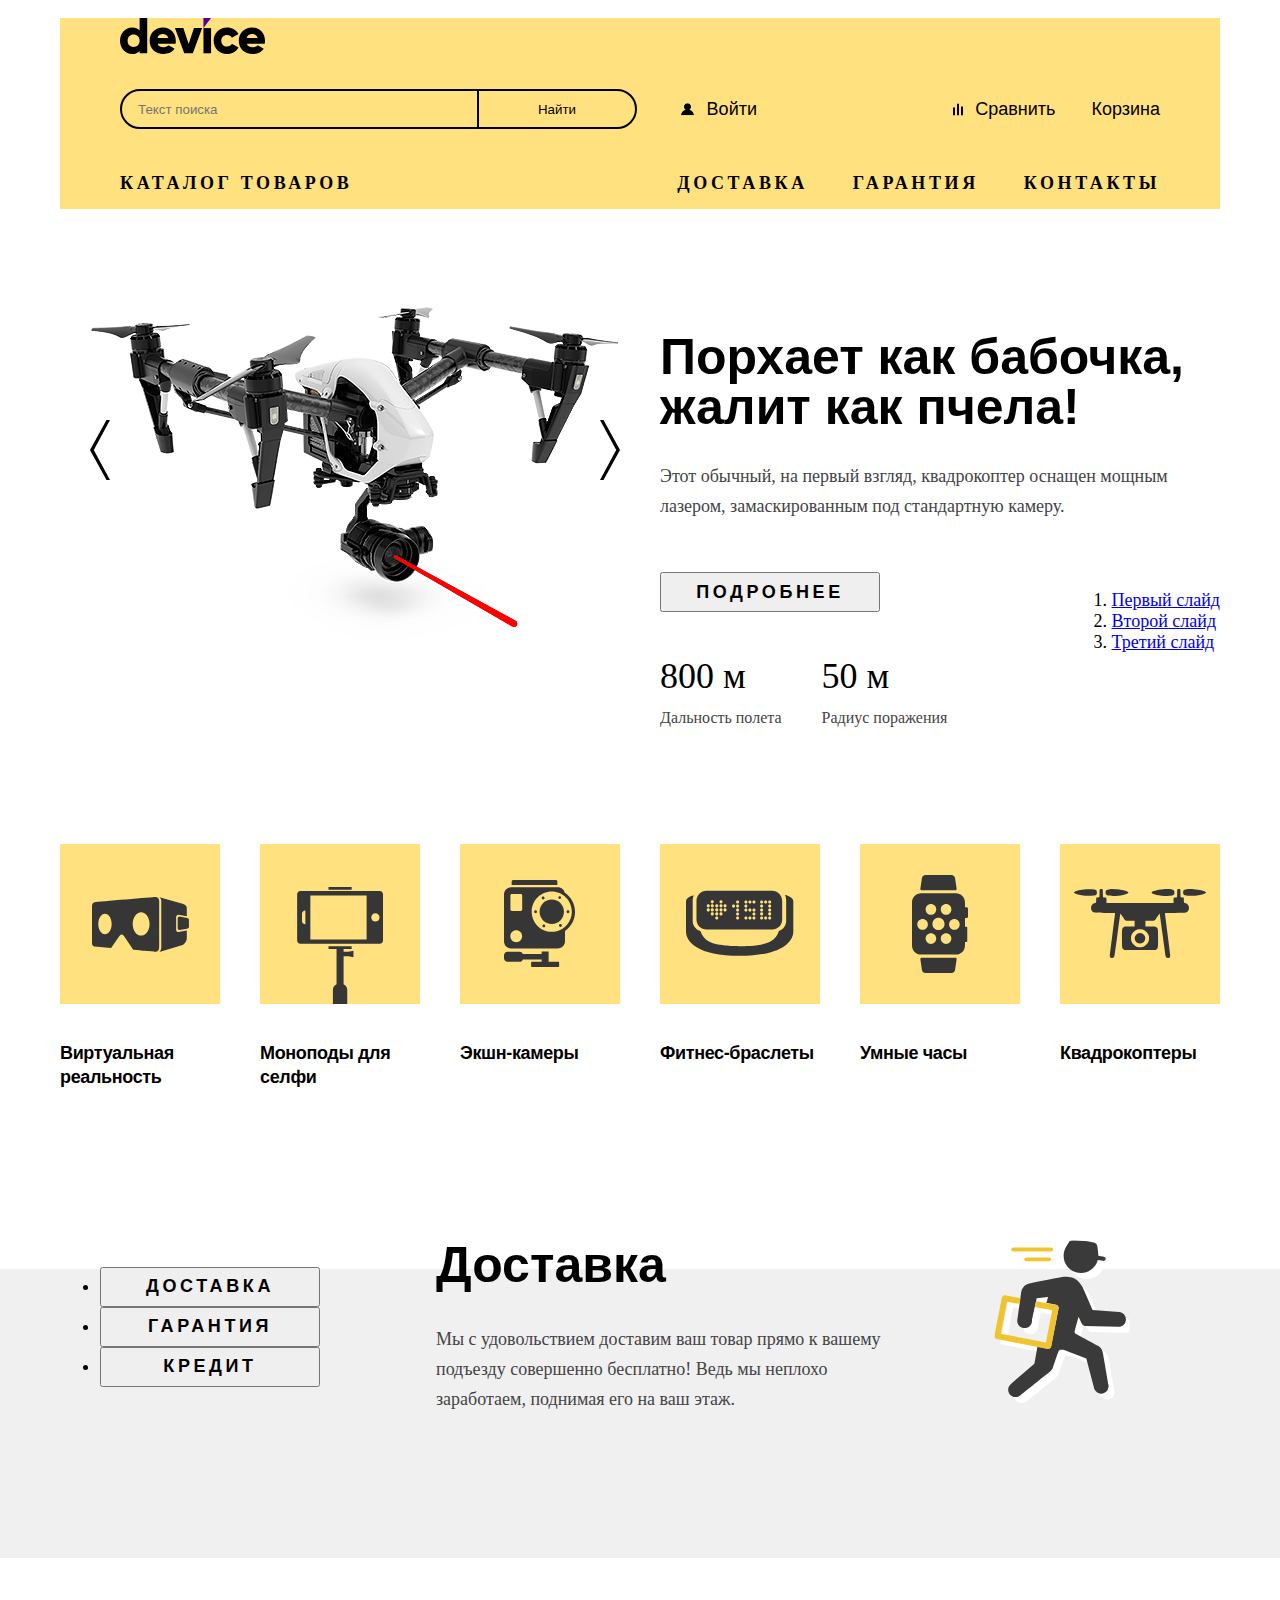
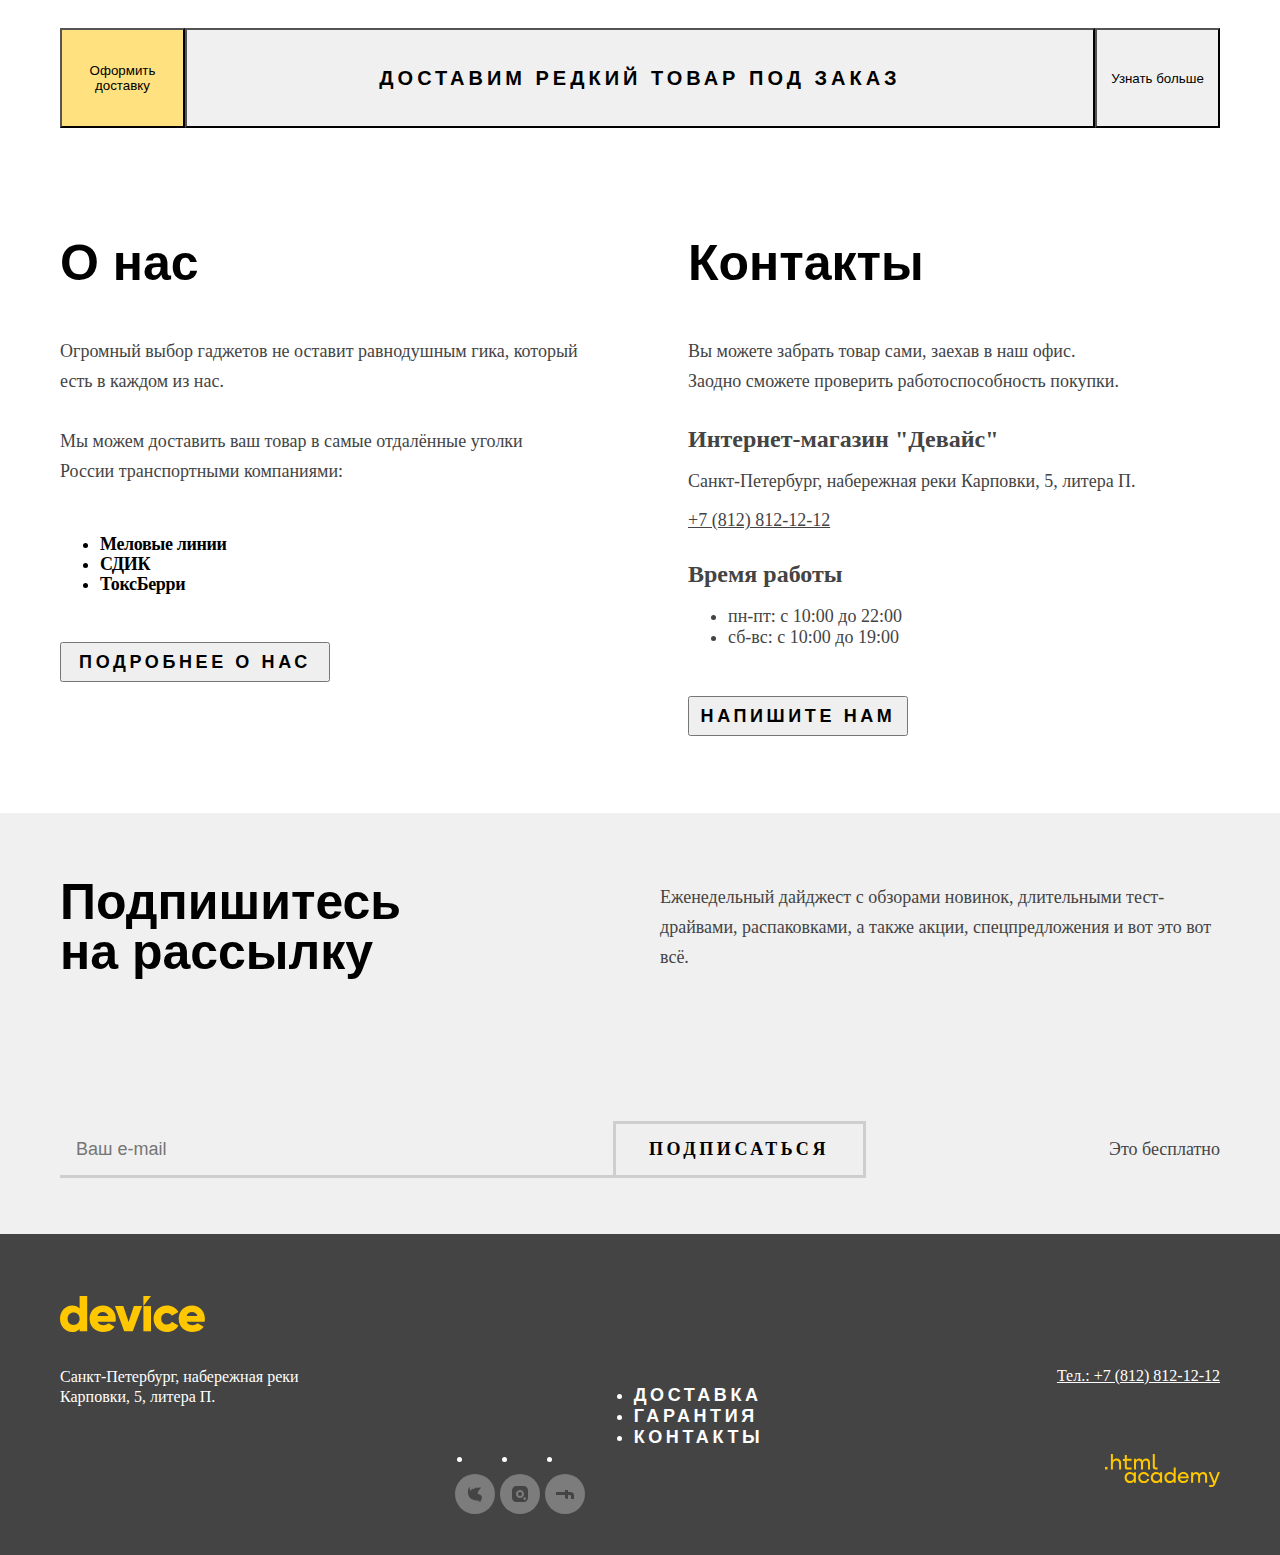
==== commit cd0ae517: "minor header fix" ====
--- a/index.html
+++ b/index.html
@@ -22,12 +22,40 @@
           <button class="search-button">Найти</button>
         </div>
         <div class="login-container">
-          <a class="nav-login" href="#">Войти</a>
+          <a class="nav-login" href="#">
+            <svg class="login-icon" width="15" height="13" viewBox="0 0 15 13" fill="none" xmlns="http://www.w3.org/2000/svg">
+              <g id="Property 1=login, state=Default" clip-path="url(#clip0_11518_3288)">
+              <path id="Vector" d="M1 12.3569H14C13.8 9.75693 11.9 7.55693 9.3 6.85693C10.3 6.25693 11 5.15693 11 3.85693C11 1.95693 9.4 0.356934 7.5 0.356934C5.6 0.356934 4 1.95693 4 3.85693C4 5.15693 4.7 6.25693 5.7 6.85693C3.1 7.55693 1.2 9.75693 1 12.3569Z" fill="black"/>
+              </g>
+              <defs>
+              <clipPath id="clip0_11518_3288">
+              <rect width="15" height="12" fill="white" transform="translate(0 0.356934)"/>
+              </clipPath>
+              </defs>
+              </svg>
+            <p class="icon-text">Войти</p>
+          </a>
           <a class="nav-logout visually-hidden" href="#">Выйти</a>
         </div>
         <ul class="nav-menu">
           <li class="nav-item">
-            <a class="nav-link" href="#">Сравнить</a>
+            <a class="nav-link" href="#">
+              <svg width="10" height="13" viewBox="0 0 10 13" fill="none" xmlns="http://www.w3.org/2000/svg">
+                <g id="icons" clip-path="url(#clip0_50736_905)">
+                <g id="Vector">
+                <path d="M6 0.388916H4V12.3889H6V0.388916Z" fill="black"/>
+                <path d="M2 4.38892H0V12.3889H2V4.38892Z" fill="black"/>
+                <path d="M10 3.38892H8V12.3889H10V3.38892Z" fill="black"/>
+                </g>
+                </g>
+                <defs>
+                <clipPath id="clip0_50736_905">
+                <rect width="10" height="12" fill="white" transform="translate(0 0.388916)"/>
+                </clipPath>
+                </defs>
+              </svg>
+              <p class="icon-text">Сравнить</p>
+            </a>
           </li>
           <li class="nav-item">
             <a class="nav-link" href="#">Корзина</a>
@@ -58,8 +86,20 @@
       <div class="slider-picture slider-one">
         <img src="img/slider-1.png" width="560" height="560" alt="Квадрокоптер" class="slider-img">
         <div class="slider-buttons">
-          <button class="slider-prev">Предыдущий товар</button>
-          <button class="slider-next">Следующий товар</button>
+          <button class="slider-prev">
+            <svg width="20" height="60" viewBox="0 0 20 60" fill="none" xmlns="http://www.w3.org/2000/svg">
+              <g id="arrow">
+              <path id="Vector" d="M20 60H16.5L0 30L16.5 0H20L3.8 30L20 60Z" fill="black"/>
+              </g>
+            </svg>
+          </button>
+          <button class="slider-next">
+            <svg width="20" height="60" viewBox="0 0 20 60" fill="none" xmlns="http://www.w3.org/2000/svg">
+              <g id="arrow">
+              <path id="Vector" d="M20 60H16.5L0 30L16.5 0H20L3.8 30L20 60Z" fill="black"/>
+              </g>
+            </svg>
+          </button>
         </div>
       </div>
       <div class="slider-description slider-one">
@@ -257,7 +297,7 @@
       </div>
       <form action="https://echo.htmlacademy.ru/" class="subscribe-form">
         <div class="email-wrapper">
-          <input type="email" name="email" class="subscribe-email" placeholder="Ваш e-mail">
+          <input type="email" name="email" class="subscribe-email" placeholder="Ваш e-mail" required>
           <button class="submit-button" type="submit">Подписаться</button>
         </div>
         <p class="subscribe-free">Это бесплатно</p>
--- a/css/styles.css
+++ b/css/styles.css
@@ -51,6 +51,7 @@
     align-self: center;
 }
 .page-header {
+    box-sizing: border-box;
     align-self: center;
     display: grid;
     grid-template-columns: 1fr;
@@ -115,8 +116,10 @@
 .nav-menu {
     margin: 0;
     padding: 0;
-    width: 241px;
     height: 30px;
+    list-style: none;
+    display: flex;
+    gap: 36px;
 }
 .nav-bar {
     font-family: "Rubik", sans-serif;
@@ -127,6 +130,19 @@
 .nav-bar a {
     text-decoration: none;
     color: #000000;
+}
+.nav-login {
+    display: flex;
+    align-items: center;
+    height: 30px;
+}
+.nav-link {
+    display: flex;
+    align-items: center;
+}
+.icon-text {
+    margin: 0;
+    margin-left: 12px;
 }
 .nav-logout {
     margin-left: 28px;
@@ -141,9 +157,22 @@
     letter-spacing: 3.6px;
     text-transform: uppercase;
 }
+.shop-menu-list {
+    list-style: none;
+    margin: 0;
+    margin-left: auto;
+    padding: 0;
+    display: flex;
+    gap: 45px;
+}
 .shop-menu-link {
+    display: inline-block;
+    padding: 14px 0 15px 0;
     text-decoration: none;
     color: #000000;
+}
+.shop-menu-list li:nth-child(2) {
+    margin-left: auto;
 }
 
 .main-slider {
@@ -162,12 +191,18 @@
     top: 211px;
     left: 30px;
 }
-/* .slider-next,
+.slider-next,
 .slider-prev {
+    cursor: pointer;
+    background: none;
+    margin: 0;
+    padding: 0;
+    border: none;
     width: 20px;
     height: 60px;
-} */
+}
 .slider-next {
+    transform: rotate(180deg);
     margin-left: auto;
 }
 .slider-description {
@@ -404,6 +439,7 @@
     margin: 0;
 }
 .subscribe-desc {
+    color: #444444;
     margin: 0;
     margin-left: 252px;
     width: 560px;
@@ -448,6 +484,7 @@
     text-transform: uppercase;
 }
 .subscribe-free {
+    color: #444444;
     margin-left: auto;
 }
 .expand-button {
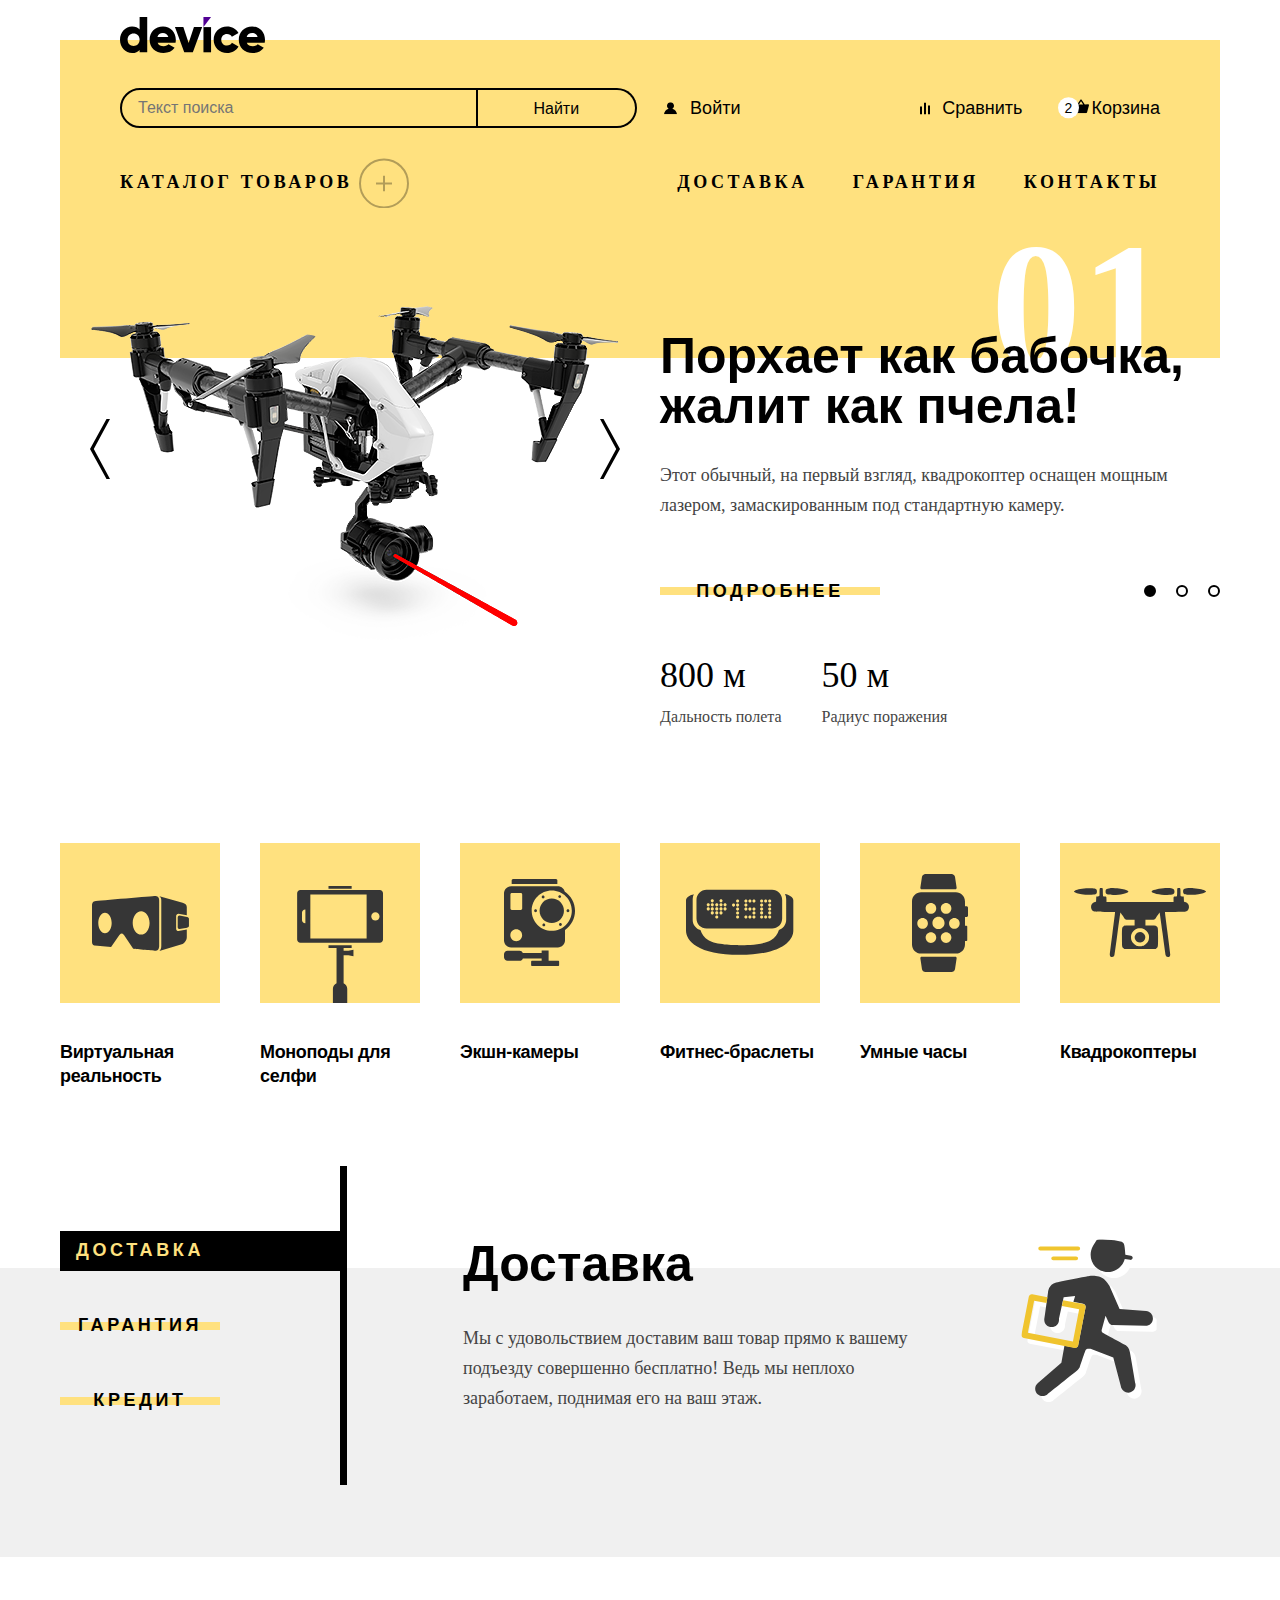
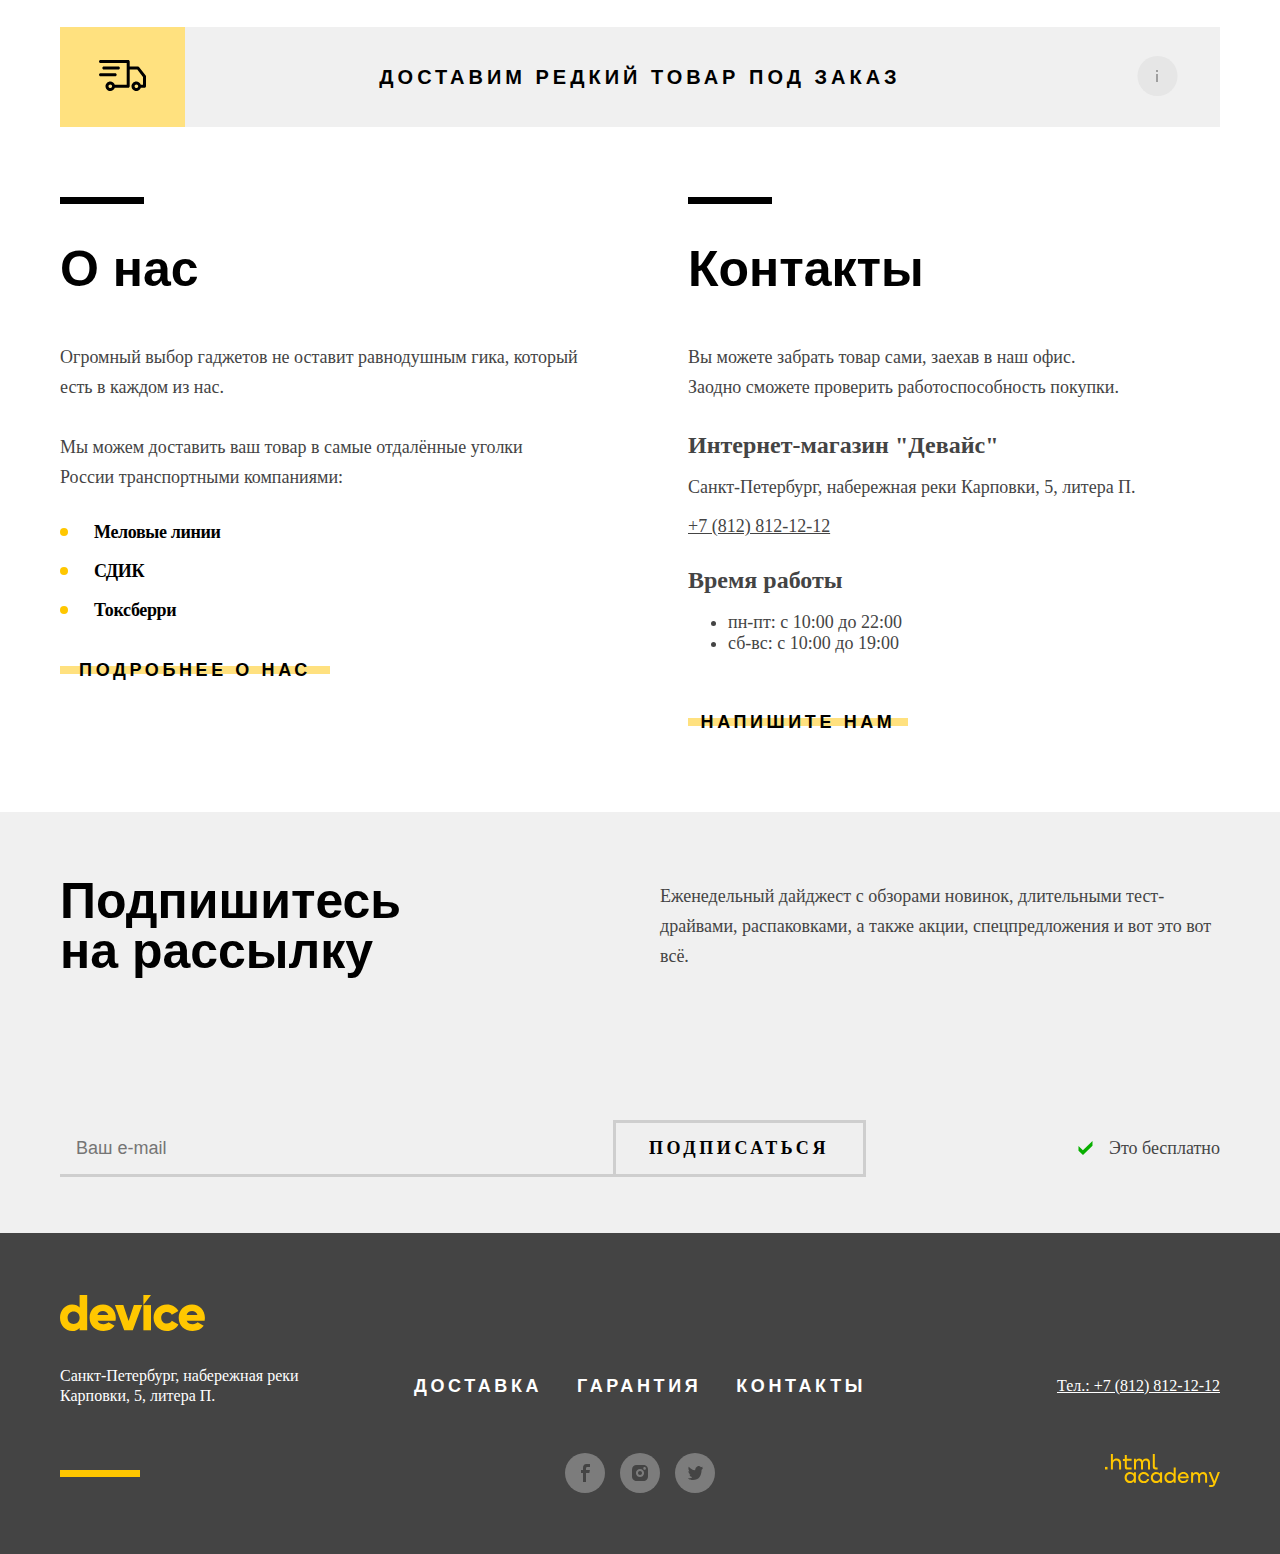
==== commit b4ea8f3e: "main page decorations done" ====
--- a/index.html
+++ b/index.html
@@ -40,7 +40,7 @@
         <ul class="nav-menu">
           <li class="nav-item">
             <a class="nav-link" href="#">
-              <svg width="10" height="13" viewBox="0 0 10 13" fill="none" xmlns="http://www.w3.org/2000/svg">
+              <svg class="compare-icon" width="10" height="13" viewBox="0 0 10 13" fill="none" xmlns="http://www.w3.org/2000/svg">
                 <g id="icons" clip-path="url(#clip0_50736_905)">
                 <g id="Vector">
                 <path d="M6 0.388916H4V12.3889H6V0.388916Z" fill="black"/>
@@ -58,7 +58,23 @@
             </a>
           </li>
           <li class="nav-item">
-            <a class="nav-link" href="#">Корзина</a>
+            <a class="nav-link" href="#">
+              <svg class="cart-counter-circle" width="21" height="22" viewBox="0 0 21 22" fill="none" xmlns="http://www.w3.org/2000/svg">
+                <circle id="Ellipse 3" cx="10.5" cy="10.7778" r="10.5" fill="white"/>
+                </svg>
+              <p class="cart-counter">2</p>
+              <svg class="cart-icon" width="16" height="15" viewBox="0 0 16 15" fill="none" xmlns="http://www.w3.org/2000/svg">
+                <g id="Property 1=cart, state=Default" clip-path="url(#clip0_11518_3329)">
+                <path id="Vector" d="M15.3 5.35693L11.8 5.55693L8.6 0.656934C8.5 0.456934 8.2 0.356934 8 0.356934C7.8 0.356934 7.5 0.456934 7.4 0.656934L4.2 5.55693H0.7C0.3 5.55693 0 5.85693 0 6.25693C0 6.35693 0 6.35693 0 6.45693L1.9 13.2569C2.1 13.9569 2.6 14.3569 3.3 14.3569H12.7C13.4 14.3569 13.9 13.9569 14.1 13.2569L16 6.35693C16 6.25693 16 6.25693 16 6.15693C16 5.75693 15.7 5.35693 15.3 5.35693ZM8 2.25693L10.2 5.45693H5.9L8 2.25693Z" fill="black"/>
+                </g>
+                <defs>
+                <clipPath id="clip0_11518_3329">
+                <rect width="16" height="14" fill="white" transform="translate(0 0.356934)"/>
+                </clipPath>
+                </defs>
+                </svg>
+              <p class="icon-text">Корзина</p>
+              </a>
           </li>
         </ul>
     </section>
@@ -66,6 +82,17 @@
       <ul class="shop-menu-list">
         <li class="shop-menu-item">
           <a class="shop-menu-link" href="#">Каталог товаров</a>
+          <svg class="catalog-opener" width="50" height="50" viewBox="0 0 50 50" fill="none" xmlns="http://www.w3.org/2000/svg">
+            <circle opacity="0.3" cx="25" cy="25.3889" r="24" stroke="black" stroke-width="2"/>
+            <g opacity="0.3" clip-path="url(#clip0_50794_927)">
+            <path d="M33 24.3889H26V17.3889H24V24.3889H17V26.3889H24V33.3889H26V26.3889H33V24.3889Z" fill="black"/>
+            </g>
+            <defs>
+            <clipPath id="clip0_50794_927">
+            <rect width="16" height="16" fill="white" transform="translate(17 17.3889)"/>
+            </clipPath>
+            </defs>
+            </svg>
         </li>
         <li class="shop-menu-item">
           <a class="shop-menu-link" href="#">Доставка</a>
@@ -103,19 +130,36 @@
         </div>
       </div>
       <div class="slider-description slider-one">
+        <p class="slider-number">01</p>
         <p class="section-title">Порхает как бабочка, жалит как пчела!</p>
         <p class="section-description">Этот обычный, на первый взгляд, квадрокоптер оснащен мощным лазером, замаскированным под стандартную камеру.</p>
         <div class="slider-menu">
           <button class="button info-button">Подробнее</button>
           <ol class="section-indicators">
             <li class="indicator-item">
-              <a href="#" class="indicator-link">Первый слайд</a>
+              <a href="#" class="indicator-link active">
+                <svg width="12" height="12" viewBox="0 0 12 12" fill="none" xmlns="http://www.w3.org/2000/svg">
+                  <g id="indicators">
+                  <circle id="Ellipse 6" cx="6" cy="6" r="5" fill="black" stroke="black" stroke-width="2"/>
+                  </g>
+                  </svg>
+              </a>
             </li>
             <li class="indicator-item">
-              <a href="#" class="indicator-link">Второй слайд</a>
+              <a href="#" class="indicator-link"><svg width="12" height="12" viewBox="0 0 12 12" fill="none" xmlns="http://www.w3.org/2000/svg">
+                <g id="indicators">
+                <circle id="Ellipse 6" cx="6" cy="6" r="5" fill="white" stroke="black" stroke-width="2"/>
+                </g>
+                </svg>
+                </a>
             </li>
             <li class="indicator-item">
-              <a href="#" class="indicator-link">Третий слайд</a>
+              <a href="#" class="indicator-link"><svg width="12" height="12" viewBox="0 0 12 12" fill="none" xmlns="http://www.w3.org/2000/svg">
+                <g id="indicators">
+                <circle id="Ellipse 6" cx="6" cy="6" r="5" fill="white" stroke="black" stroke-width="2"/>
+                </g>
+                </svg>
+                </a>
             </li>
           </ol>
         </div>
@@ -217,14 +261,14 @@
       <div class="bg-stretch"></div>
       <div class="advantages-container">
         <ul class="advantages-list">
+          <li class="advantages-item active">
+            <button class="button advantage-button active">Доставка</button>
+          </li>
           <li class="advantages-item">
-            <button class="button info-button active">Доставка</button>
+            <button class="button advantage-button">Гарантия</button>
           </li>
           <li class="advantages-item">
-            <button class="button info-button">Гарантия</button>
-          </li>
-          <li class="advantages-item">
-            <button class="button info-button">Кредит</button>
+            <button class="button advantage-button">Кредит</button>
           </li>
         </ul>
         <div class="advantage">
@@ -249,27 +293,72 @@
 
     <div class="main-delivery page-wrapper">
       <h2 class="visually-hidden">Оформление доставки </h2>
-      <button class="delivery-button">Оформить доставку</button>
+      <button class="delivery-button">
+        <svg class="delivery-icon" width="47" height="31" viewBox="0 0 47 31" fill="none" xmlns="http://www.w3.org/2000/svg">
+          <g id="Frame" clip-path="url(#clip0_50794_608)">
+          <g id="Vector">
+          <path d="M46.7 15.4L40.2 7.2C39.9 6.8 39.5 6.6 39 6.6H30.7V1.5C30.7 0.7 30 0 29.2 0H1.5C0.7 0 0 0.7 0 1.5C0 2.3 0.7 3 1.5 3H27.7V24.7H15.8C15.2 22.8 13.4 21.4 11.3 21.4C8.7 21.4 6.5 23.6 6.5 26.2C6.5 28.8 8.7 31 11.3 31C13.4 31 15.2 29.6 15.8 27.7H29.2C30 27.7 30.7 27 30.7 26.2V9.6H38.3L44 16.9V24.8H41.8C41.2 22.9 39.4 21.5 37.3 21.5C34.7 21.5 32.5 23.7 32.5 26.3C32.5 28.9 34.6 31.1 37.3 31.1C39.4 31.1 41.2 29.7 41.8 27.8H45.5C46.3 27.8 47 27.1 47 26.3V16.4C47 16 46.9 15.7 46.7 15.4ZM11.3 28C10.3 28 9.5 27.2 9.5 26.2C9.5 25.2 10.3 24.4 11.3 24.4C12.3 24.4 13.1 25.2 13.1 26.2C13.1 27.2 12.2 28 11.3 28ZM37.4 28C36.4 28 35.6 27.2 35.6 26.2C35.6 25.2 36.4 24.4 37.4 24.4C38.4 24.4 39.2 25.2 39.2 26.2C39.2 27.2 38.3 28 37.4 28Z" fill="black"/>
+          <path d="M19.4 9.6C20.2 9.6 20.9 8.9 20.9 8.1C20.9 7.3 20.2 6.6 19.4 6.6H4.8C4 6.6 3.3 7.3 3.3 8.1C3.3 8.9 4 9.6 4.8 9.6H19.4Z" fill="black"/>
+          <path d="M17.7 14.7C17.7 13.9 17 13.2 16.2 13.2H1.5C0.7 13.2 0 13.9 0 14.7C0 15.5 0.7 16.2 1.5 16.2H16.2C17 16.2 17.7 15.5 17.7 14.7Z" fill="black"/>
+          </g>
+          </g>
+          <defs>
+          <clipPath id="clip0_50794_608">
+          <rect width="47" height="31" fill="white"/>
+          </clipPath>
+          </defs>
+          </svg>          
+      </button>
       <button class="delivery-description">Доставим редкий товар под заказ</button>
-      <button class="delivery-info-button">Узнать больше</button>
+      <button class="delivery-info-button">
+        <svg class="delivery-info-icon" width="41" height="40" viewBox="0 0 41 40" fill="none" xmlns="http://www.w3.org/2000/svg">
+        <circle cx="20.5" cy="20" r="20" fill="#DCDCDC" fill-opacity="0.5"/>
+        <g opacity="0.3" clip-path="url(#clip0_50794_612)">
+        <path d="M21 14H19V16H21V14Z" fill="black"/>
+        <path d="M21 18H19V26H21V18Z" fill="black"/>
+        </g>
+        <defs>
+        <clipPath id="clip0_50794_612">
+        <rect width="2" height="12" fill="white" transform="translate(19 14)"/>
+        </clipPath>
+        </defs>
+        </svg>
+      </button>
     </div>
     
     <section class="main-information page-wrapper">
       <div class="info-about">
+        <div class="info-border"></div>
         <h2 class="info-title">О нас</h2>
         <div class="info-wrapper">
           <p class="info-desc">Огромный выбор гаджетов не оставит равнодушным гика, который есть в каждом из нас.</p>
           <p class="info-desc">Мы можем доставить ваш товар в самые отдалённые уголки России транспортными компаниями:</p>
           <ul class="info-companies-list">
-            <li class="info-companies-item">Меловые линии</li>
-            <li class="info-companies-item">СДИК</li>
-            <li class="info-companies-item">ТоксБерри</li>
+            <li class="info-companies-item">
+              <svg width="8" height="8" viewBox="0 0 8 8" fill="none" xmlns="http://www.w3.org/2000/svg">
+                <circle id="Ellipse 9" cx="4.00006" cy="4" r="4" fill="#FFC700"/>
+                </svg>
+              <p class="companies-list-text">Меловые линии</p>
+            </li>
+            <li class="info-companies-item">
+              <svg width="8" height="8" viewBox="0 0 8 8" fill="none" xmlns="http://www.w3.org/2000/svg">
+                <circle id="Ellipse 9" cx="4.00006" cy="4" r="4" fill="#FFC700"/>
+                </svg>
+              <p class="companies-list-text">СДИК</p>
+            </li>
+            <li class="info-companies-item">
+              <svg width="8" height="8" viewBox="0 0 8 8" fill="none" xmlns="http://www.w3.org/2000/svg">
+                <circle id="Ellipse 9" cx="4.00006" cy="4" r="4" fill="#FFC700"/>
+                </svg>
+              <p class="companies-list-text">Токсберри</p>
+            </li>
           </ul>
           <button class="button about-button">Подробнее о нас</button>
         </div>
       </div>
 
       <div class="info-contacts">
+        <div class="info-border"></div>
         <h2 class="info-title">Контакты</h2>
         <div class="info-wrapper">
           <p class="info-desc">Вы можете забрать товар сами, заехав в наш офис.<br>Заодно сможете проверить работоспособность покупки.</p>
@@ -300,48 +389,70 @@
           <input type="email" name="email" class="subscribe-email" placeholder="Ваш e-mail" required>
           <button class="submit-button" type="submit">Подписаться</button>
         </div>
-        <p class="subscribe-free">Это бесплатно</p>
+        <div class="subscribe-free">
+          <svg width="16" height="17" viewBox="0 0 16 17" fill="none" xmlns="http://www.w3.org/2000/svg">
+            <g id="tick-big 1">
+            <path id="Vector" d="M15.498 1L5.89805 10.3L1.49805 6V10.7L5.99805 15L15.498 5.7V1Z" fill="#08AF00"/>
+            </g>
+            </svg>            
+          <p>Это бесплатно</p>
+        </div>
       </form>
     </section>
   </main>
   
   <footer class="page-footer">
     <img src="img/footer-icon.svg" class="footer-logo" alt="Логотип Device" width="145" height="36">
-    <div class="footer-info">
-      <p class="footer-address">Санкт-Петербург, набережная реки Карповки, 5, литера П.</p>
-      <ul class="footer-nav">
-        <li class="footer-nav-item">
-          <a href="#" class="footer-nav-link">Доставка</a>
-        </li>
-        <li class="footer-nav-item">
-          <a href="#" class="footer-nav-link">Гарантия</a>
-        </li>
-        <li class="footer-nav-item">
-          <a href="#" class="footer-nav-link">Контакты</a>
-        </li>
-      </ul>
-      <a href="tel:+78128121212" class="contacts-tel">Тел.: +7 (812) 812-12-12</a>
-    </div>
-    <div class="footer-socials">
-      <ul class="footer-socials-list">
-        <li class="footer-social-items">
-          <a href="#" class="footer-social-fb">
-            <img src="img/fb-icon.svg" width="40" height="40" alt="Facebook">
-          </a>
-        </li>
-        <li class="footer-social-items">
-          <a href="#" class="footer-social-in">
-            <img src="img/inst-icon.svg" width="40" height="40" alt="Instagram">
-          </a>
-        </li>
-        <li class="footer-social-items">
-          <a href="#" class="footer-social-tw">
-            <img src="img/tw-icon.svg" width="40" height="40" alt="Twitter">
-          </a>
-        </li>
-      </ul>
-      <a href="https://htmlacademy.ru" class="html-academy"><img src="img/academy-logo.svg" class="html-academy-logo" alt="powered by htmlacademy.ru"></a>
-    </div>
+    <p class="footer-address">Санкт-Петербург, набережная реки Карповки, 5, литера П.</p>
+    <ul class="footer-nav">
+      <li class="footer-nav-item">
+        <a href="#" class="footer-nav-link">Доставка</a>
+      </li>
+      <li class="footer-nav-item">
+        <a href="#" class="footer-nav-link">Гарантия</a>
+      </li>
+      <li class="footer-nav-item">
+        <a href="#" class="footer-nav-link">Контакты</a>
+      </li>
+    </ul>
+    <a href="tel:+78128121212" class="contacts-tel">Тел.: +7 (812) 812-12-12</a>
+    <div class="footer-frame"></div>
+    <ul class="footer-socials-list">
+      <li class="footer-social-item">
+        <a href="#" class="footer-social-link">
+          <svg width="40" height="40" viewBox="0 0 40 40" fill="none" xmlns="http://www.w3.org/2000/svg">
+            <g id="Frame">
+            <circle id="Ellipse" cx="20" cy="20" r="20" fill="white" fill-opacity="0.3"/>
+            <path id="Vector" d="M22.5 14H25V11H21.6C18.8 11 18 12.7 18 15.2V17H16V20H18V29H21V20H24.3L24.9 17H21V15.5C21 14.7 21.3 14 22.5 14Z" fill="#444444"/>
+            </g>
+            </svg>
+        </a>
+      </li>
+      <li class="footer-social-item">
+        <a href="#" class="footer-social-link">
+          <svg width="40" height="40" viewBox="0 0 40 40" fill="none" xmlns="http://www.w3.org/2000/svg">
+            <g id="Frame">
+            <circle id="Ellipse" cx="20" cy="20" r="20" fill="white" fill-opacity="0.3"/>
+            <g id="Vector">
+            <path d="M20 22C21.1046 22 22 21.1046 22 20C22 18.8954 21.1046 18 20 18C18.8954 18 18 18.8954 18 20C18 21.1046 18.8954 22 20 22Z" fill="#444444"/>
+            <path d="M26.7 13.3C25.8 12.4 24.7 12 23.3 12H16.7C13.9 12 12 13.9 12 16.7V23.3C12 24.7 12.4 25.9 13.4 26.7C14.3 27.6 15.4 28 16.7 28H23.3C24.7 28 25.9 27.6 26.7 26.7C27.5 25.8 28 24.7 28 23.3V16.7C28 15.3 27.6 14.1 26.7 13.3ZM20 24.1C17.8 24.1 15.9 22.3 15.9 20C15.9 17.7 17.8 15.9 20 15.9C22.2 15.9 24.1 17.7 24.1 20C24.1 22.3 22.2 24.1 20 24.1ZM24.6 16.7C23.9 16.7 23.3 16.2 23.3 15.4C23.3 14.6 23.8 14.1 24.6 14.1C25.3 14.1 25.9 14.7 25.9 15.4C25.9 16.1 25.3 16.7 24.6 16.7Z" fill="#444444"/>
+            </g>
+            </g>
+            </svg>
+        </a>
+      </li>
+      <li class="footer-social-item">
+        <a href="#" class="footer-social-link">
+          <svg width="40" height="40" viewBox="0 0 40 40" fill="none" xmlns="http://www.w3.org/2000/svg">
+            <g id="Frame">
+            <circle id="Ellipse" cx="20" cy="20" r="20" fill="white" fill-opacity="0.3"/>
+            <path id="Vector" d="M22.7 13.1551C24.2 12.6551 25.3 13.4551 25.9 14.2551C26.4 14.0551 27 13.8551 27.6 13.6551C27.6 14.4551 27.1 15.0551 26.8 15.2551C27.5 15.4551 28 14.8551 28 14.8551C27.9 15.7551 27.1 16.5551 26.6 16.7551C26.4 23.0551 23.8 27.1551 17.7 27.0551C17.2 27.0551 17.8 27.0551 17.3 27.0551C17 27.0551 13.6 26.6551 13 25.2551C15 25.4551 16.4 24.8551 17.1 24.1551C16.3 23.8551 14.7 23.7551 14.5 21.3551C14.8 21.5551 15 21.6551 15.6 21.5551C14.5 20.7551 13.3 20.0551 13.4 18.0551C13.7 18.3551 14.3 18.5551 14.6 18.4551C14 18.2551 12.8 15.3551 13.8 13.8551C15.4 15.5551 17.1 17.2551 20.1 17.3551C20.3 15.2551 21.1 13.8551 22.7 13.1551Z" fill="#444444"/>
+            </g>
+            </svg>              
+        </a>
+      </li>
+    </ul>
+    <a href="https://htmlacademy.ru" class="html-academy"><img src="img/academy-logo.svg" class="html-academy-logo" alt="powered by htmlacademy.ru"></a>
   </footer>
 </body>
 </html>
--- a/css/styles.css
+++ b/css/styles.css
@@ -57,8 +57,8 @@
     grid-template-columns: 1fr;
     row-gap: 30px;
     padding: 0 60px;
-    background-color: #FFE17F;
-    margin-top: 18px;
+    background-image: linear-gradient(transparent 23px, #FFE17F 0px);
+    margin-top: 17px;
     background-size: 1160px 300px;
 }
 .nav-bar {
@@ -71,6 +71,7 @@
     height: 40px;
 }
 .search-container {
+    display: flex;
     width: 517px;
     height: 40px;
 }
@@ -84,6 +85,7 @@
     border: 2px solid #000;
     font-family: "Rubik", sans-serif;
     background-color: #FFE17F;
+    font-size: 16px;
 }
 .button {
     font-family: "Raleway", sans-serif;
@@ -94,17 +96,22 @@
     text-align: center;
     width: 220px;
     height: 40px;
+    border: none;
+    background: none;
+    background-image: linear-gradient(transparent 40%, #FFE17F 40% 60%, transparent 60%);
+    cursor: pointer;
 }
 .search-button {
     box-sizing: border-box;
     margin: 0;
-    margin-left: -7px;
     width: 160px;
     height: 40px;
     padding: 10px;
     border-radius: 0 50px 50px 0;
     border: 2px solid #000;
+    border-left: none;
     font-family: "Rubik", sans-serif;
+    font-size: 16px;
     background-color: #FFE17F;
 }
 
@@ -137,12 +144,29 @@
     height: 30px;
 }
 .nav-link {
+    position: relative;
     display: flex;
     align-items: center;
 }
 .icon-text {
     margin: 0;
     margin-left: 12px;
+}
+.cart-counter {
+    position: absolute;
+    left: 6px;
+    margin: 0;
+    font-size: 14px;
+    z-index: 2;
+}
+.cart-counter-circle {
+    z-index: 2;
+}
+.cart-icon {
+    position: absolute;
+    z-index: 1;
+    left: 15px;
+    top: 6px;
 }
 .nav-logout {
     margin-left: 28px;
@@ -156,6 +180,12 @@
     font-weight: 800;
     letter-spacing: 3.6px;
     text-transform: uppercase;
+}
+.shop-menu-item {
+    display: flex;
+}
+.catalog-opener {
+    margin-left: 7px;
 }
 .shop-menu-list {
     list-style: none;
@@ -179,6 +209,7 @@
     display: grid;
     grid-template-columns: 1fr 1fr;
     gap: 40px;
+    background-image: linear-gradient(#FFE17F 150px, transparent 0px);
 }
 .slider-picture {
     position: relative;
@@ -206,12 +237,27 @@
     margin-left: auto;
 }
 .slider-description {
-    margin-top: 123px;
+    position: relative;
     display: flex;
     flex-direction: column;
 }
+.slider-number {
+    display: inline-block;
+    position: absolute;
+    top: 31px;
+    right: 49px;
+    margin: 0;
+    padding: 0;
+    color: white;
+    font-size: 180px;
+    font-weight: 700;
+    line-height: 135px;
+    z-index: 1;
+}
 .section-title {
-    margin: 0;
+    padding-top: 123px;
+    margin: 0;
+    z-index: 2;
 }
 .section-description {
     color: #444444;
@@ -225,6 +271,10 @@
     margin-top: 51px;
 }
 .section-indicators {
+    list-style-type: none;
+    display: flex;
+    gap: 20px;
+    align-items: center;
     margin-left: auto;
 }
 .slider-specs {
@@ -297,6 +347,30 @@
     width: 100%;
     height: 391px;
 }
+.advantages-list {
+    list-style: none;
+    margin: 0;
+    padding: 0;
+    align-self: stretch;
+    border-right: 7px solid #000;
+    display: flex;
+    gap: 35px;
+    flex-direction: column;
+    justify-content: center;
+}
+.advantages-item.active{
+    background-color: #000;
+}
+.advantage-button {
+    margin-right: 120px;
+    width: 160px;
+}
+.advantage-button.active {
+    color:#FFE17F;
+    background: none;
+    margin: 0;
+}
+
 .advantages-container {
     grid-row: 1 / -1;
     grid-column: 2 / 3;
@@ -306,6 +380,7 @@
     margin: 0;
     align-items: center;
 }
+
 .bg-stretch {
     grid-row: 2 / 3;
     grid-column: 1 / -1;
@@ -354,16 +429,22 @@
     line-height: 30px;
     width: 910px;
     background-color: #F0F0F0;
+    border: none;
+    cursor: pointer;
 }
 .delivery-button {
     width: 125px;
     height: 100px;
     background-color: #FFE17F;
+    border: none;
+    cursor: pointer;
 }
 .delivery-info-button {
     width: 125px;
     height: 100px;
     background-color: #F0F0F0;
+    border: none;
+    cursor: pointer;
 }
 
 .main-information {
@@ -373,6 +454,11 @@
     margin-top: 70px;
     gap: 108px;
 }
+.info-border {
+    width: 84px;
+    height: 7px;
+    background-color: #000;
+}
 .info-title {
     margin: 0;
     margin-top: 40px;
@@ -393,14 +479,29 @@
     line-height: 30px;
     color: #444444;
 }
-.about-button {
-    width: 270px;
+.info-companies-list {
+    padding: 0;
+    margin: 0;
+    list-style-type: none;
+    display: flex;
+    flex-direction: column;
+    gap: 19px;
 }
 .info-companies-item {
+    display: flex;
+    align-items: center;
     line-height: 20px;
     font-weight: 700;
     letter-spacing: -0.36px;
 }
+.companies-list-text {
+    margin: 0;
+    margin-left: 26px;
+    font-size: 18px;
+    font-weight: 700;
+    line-height: 20px;
+}
+
 .info-hours {
     color: #444444;
 }
@@ -416,6 +517,9 @@
 }
 .info-shop-tel {
     color: #444444;
+}
+.about-button {
+    width: 270px;
 }
 
 .subscribe {
@@ -484,6 +588,9 @@
     text-transform: uppercase;
 }
 .subscribe-free {
+    display: flex;
+    gap: 16px;
+    align-items: center;
     color: #444444;
     margin-left: auto;
 }
@@ -497,7 +604,7 @@
 }
 .page-footer {
     display: grid;
-    grid-template-columns: 1fr 1160px 1fr;
+    grid-template-columns: 1fr 240px 680px 240px 1fr;
     grid-template-rows: 62px 36px 35px 40px 47px 40px 61px;
     background-color: #444444;
     color: #ffffff;
@@ -506,12 +613,13 @@
     grid-row: 2 / 3;
     grid-column: 2 / 3;
 }
-.footer-info {
-    grid-row: 4 / 5;
-    grid-column: 2 / 3;
-    display: flex;
-}
-
+.footer-nav {
+    padding: 0;
+    list-style-type: none;
+    display: flex;
+    align-items: center;
+    gap: 35px;
+}
 .footer-nav-link {
     font-family: "Raleway", sans-serif;
     font-style: normal;
@@ -523,30 +631,46 @@
     color: #ffffff;
 }
 .footer-address {
-    margin: 0;
+    grid-column: 2 / 3;
+    grid-row: 4 / 5;
+    margin: auto auto auto 0;
     width: 240px;
     font-size: 16px;
     line-height: 20px;
 }
 .footer-nav {
-    margin-left: auto;
+    grid-column: 3 / 4;
+    grid-row: 4 / 5;
+    margin: 0 auto;
 }
 .contacts-tel {
-    margin-left: auto;
+    grid-column: 4 / 5;
+    grid-row: 4 / 5;
+    margin: auto 0 auto auto;
     font-size: 16px;
     color: #ffffff;
 }
-.footer-socials {
+.footer-frame {
+    grid-column: 2 / 3;
     grid-row: 6 / 7;
-    grid-column: 2 / 3;
-    display: flex;
+    margin: auto auto auto 0;
+    width: 80px;
+    height: 7px;
+    background-color: #FFC700;
 }
 .footer-socials-list {
-    transform: rotate(90deg);
-    margin-left: auto;
+    grid-column: 3 / 4;
+    grid-row: 6 / 7;
+    margin: auto;
+    padding: 0;
+    list-style-type: none;
+    display: flex;
+    gap: 15px;
 }
 .html-academy {
-    margin-left: auto;
+    margin: auto 0 auto auto;
+    grid-column: 4 / 5;
+    grid-row: 6 / 7;
 }
 
 
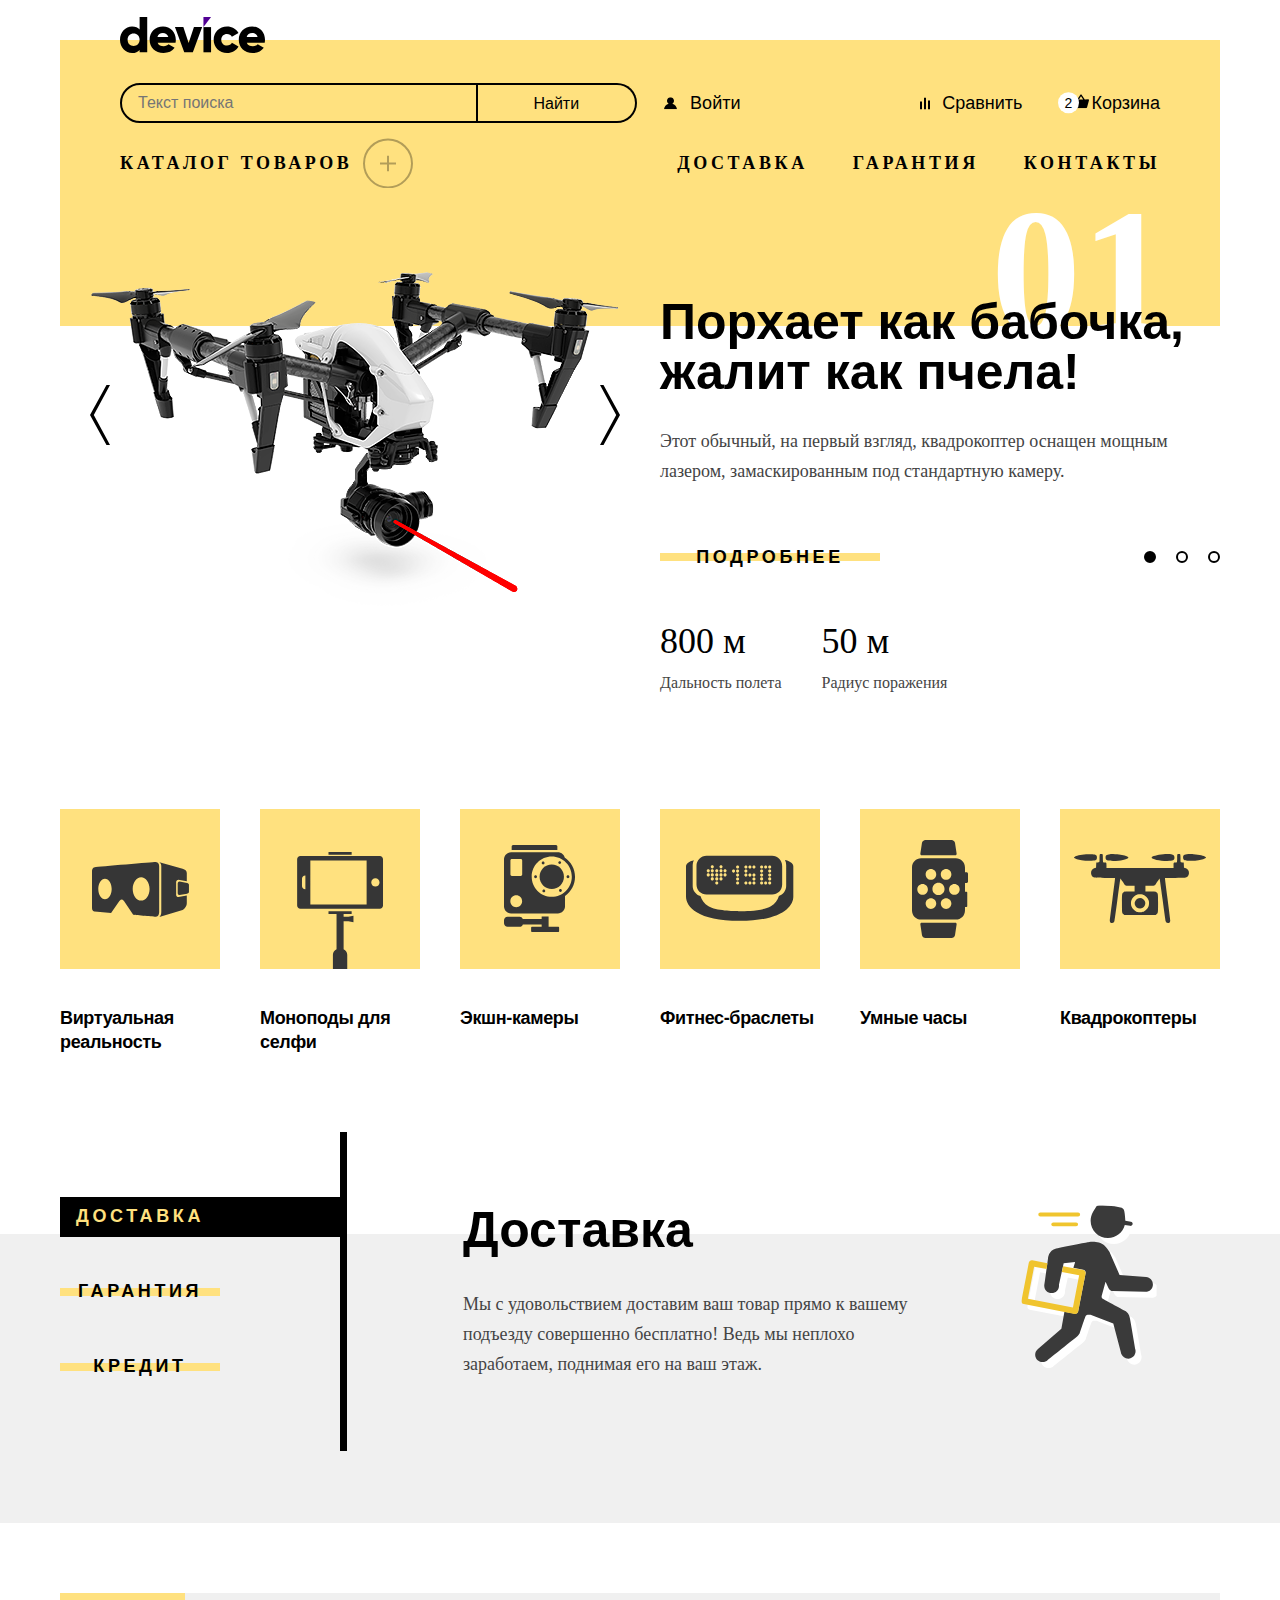
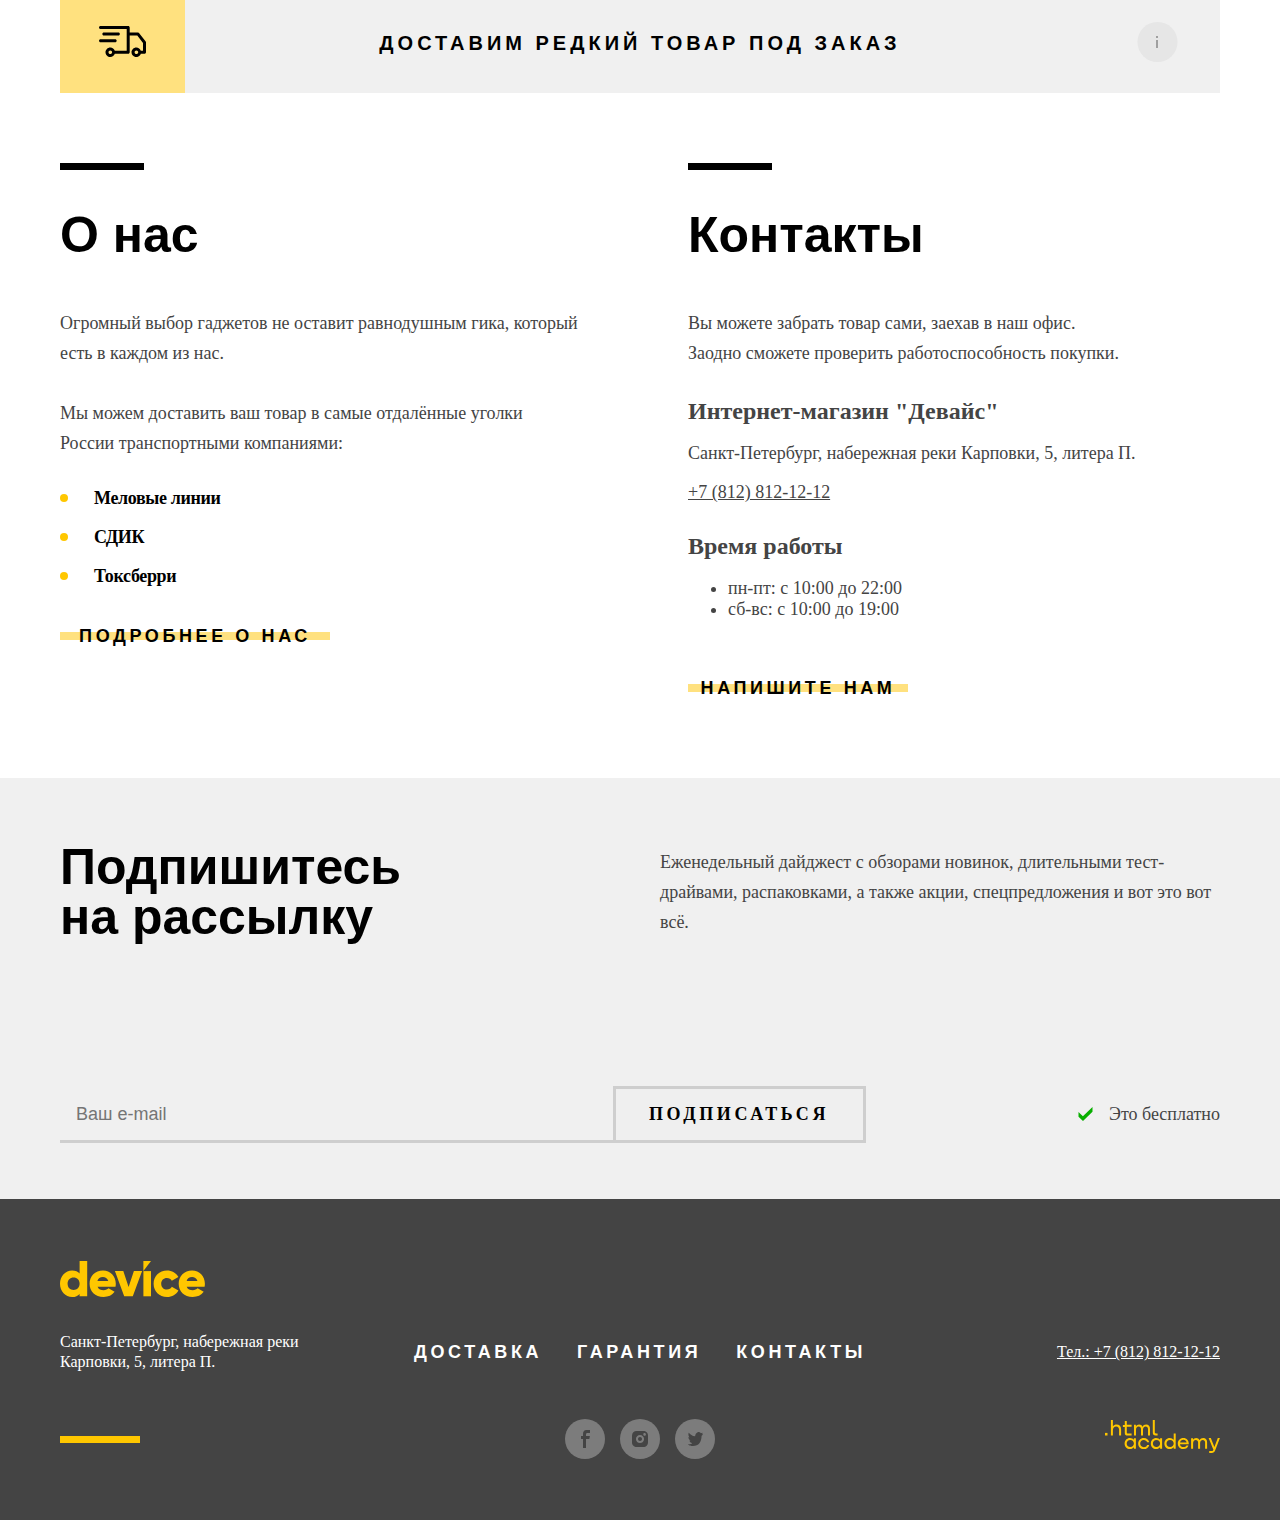
==== commit ac2f5218: "pixel perfect main header" ====
--- a/index.html
+++ b/index.html
@@ -81,18 +81,19 @@
     <section class="shop-menu">
       <ul class="shop-menu-list">
         <li class="shop-menu-item">
-          <a class="shop-menu-link" href="#">Каталог товаров</a>
-          <svg class="catalog-opener" width="50" height="50" viewBox="0 0 50 50" fill="none" xmlns="http://www.w3.org/2000/svg">
-            <circle opacity="0.3" cx="25" cy="25.3889" r="24" stroke="black" stroke-width="2"/>
-            <g opacity="0.3" clip-path="url(#clip0_50794_927)">
-            <path d="M33 24.3889H26V17.3889H24V24.3889H17V26.3889H24V33.3889H26V26.3889H33V24.3889Z" fill="black"/>
-            </g>
-            <defs>
-            <clipPath id="clip0_50794_927">
-            <rect width="16" height="16" fill="white" transform="translate(17 17.3889)"/>
-            </clipPath>
-            </defs>
-            </svg>
+          <a class="shop-menu-link" href="#">Каталог товаров
+            <svg class="catalog-opener" width="50" height="50" viewBox="0 0 50 50" fill="none" xmlns="http://www.w3.org/2000/svg">
+              <circle opacity="0.3" cx="25" cy="25.3889" r="24" stroke="black" stroke-width="2"/>
+              <g opacity="0.3" clip-path="url(#clip0_50794_927)">
+              <path d="M33 24.3889H26V17.3889H24V24.3889H17V26.3889H24V33.3889H26V26.3889H33V24.3889Z" fill="black"/>
+              </g>
+              <defs>
+              <clipPath id="clip0_50794_927">
+              <rect width="16" height="16" fill="white" transform="translate(17 17.3889)"/>
+              </clipPath>
+              </defs>
+              </svg>
+          </a>  
         </li>
         <li class="shop-menu-item">
           <a class="shop-menu-link" href="#">Доставка</a>
--- a/css/styles.css
+++ b/css/styles.css
@@ -57,9 +57,12 @@
     grid-template-columns: 1fr;
     row-gap: 30px;
     padding: 0 60px;
-    background-image: linear-gradient(transparent 23px, #FFE17F 0px);
-    margin-top: 17px;
+    background-image: linear-gradient(transparent 22.61px, #FFE17F 0px);
+    margin-top: 17.39px;
     background-size: 1160px 300px;
+}
+.page-link {
+    height: 36px;
 }
 .nav-bar {
     display: flex;
@@ -182,10 +185,13 @@
     text-transform: uppercase;
 }
 .shop-menu-item {
+    position: relative;
     display: flex;
 }
 .catalog-opener {
-    margin-left: 7px;
+    position: absolute;
+    left: 243px;
+    top: -15px;
 }
 .shop-menu-list {
     list-style: none;
@@ -197,7 +203,6 @@
 }
 .shop-menu-link {
     display: inline-block;
-    padding: 14px 0 15px 0;
     text-decoration: none;
     color: #000000;
 }
@@ -209,7 +214,7 @@
     display: grid;
     grid-template-columns: 1fr 1fr;
     gap: 40px;
-    background-image: linear-gradient(#FFE17F 150px, transparent 0px);
+    background-image: linear-gradient(#FFE17F 152px, transparent 0px);
 }
 .slider-picture {
     position: relative;
